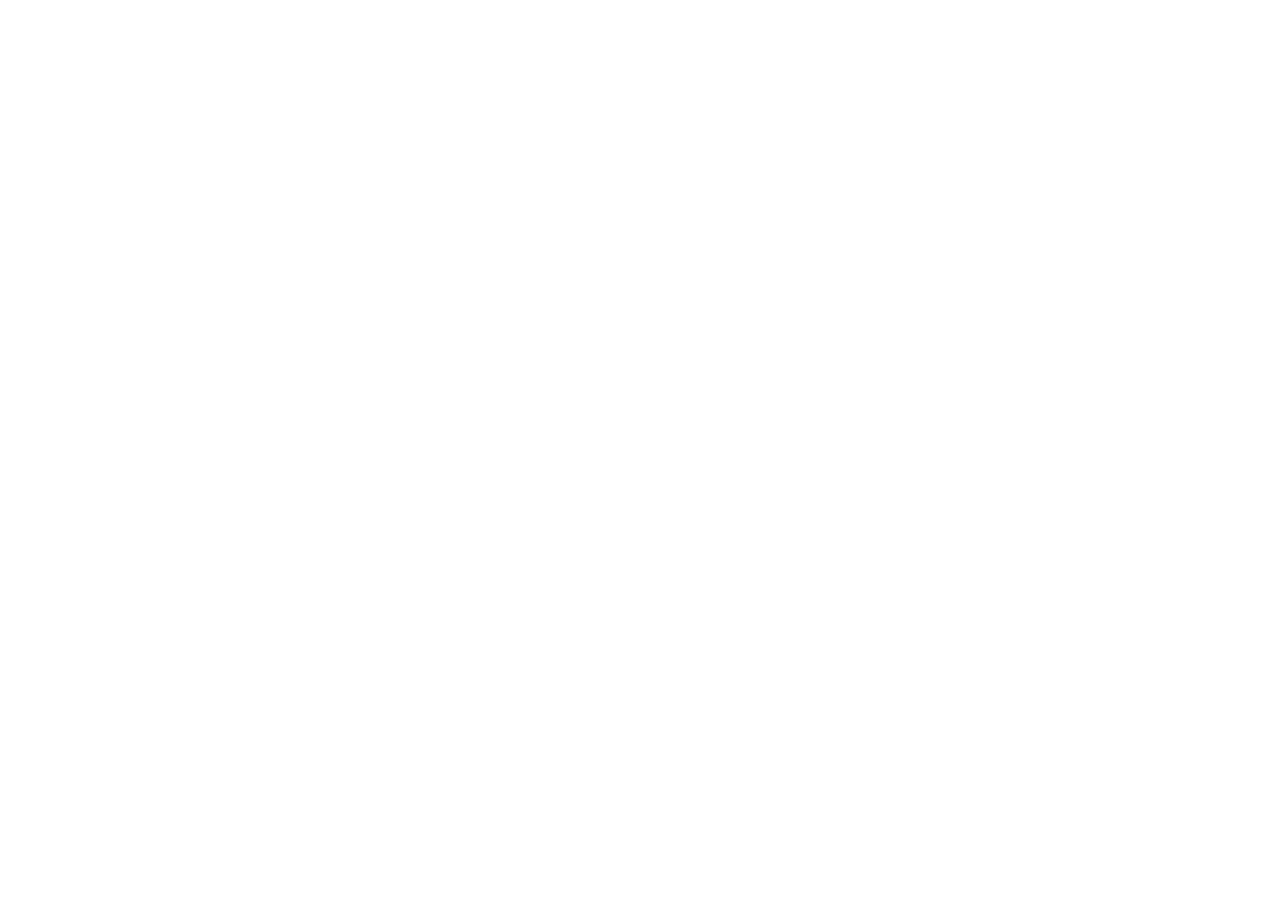
==== index.html @ ab5cf7b7 "test" ====
<!DOCTYPE html>
<html lang="en">
<head>
    <meta charset="UTF-8">
    <meta http-equiv="X-UA-Compatible" content="IE=edge">
    <meta name="viewport" content="width=device-width, initial-scale=1.0">
    <title>Document</title>
</head>
<body>
    
</body>
</html>
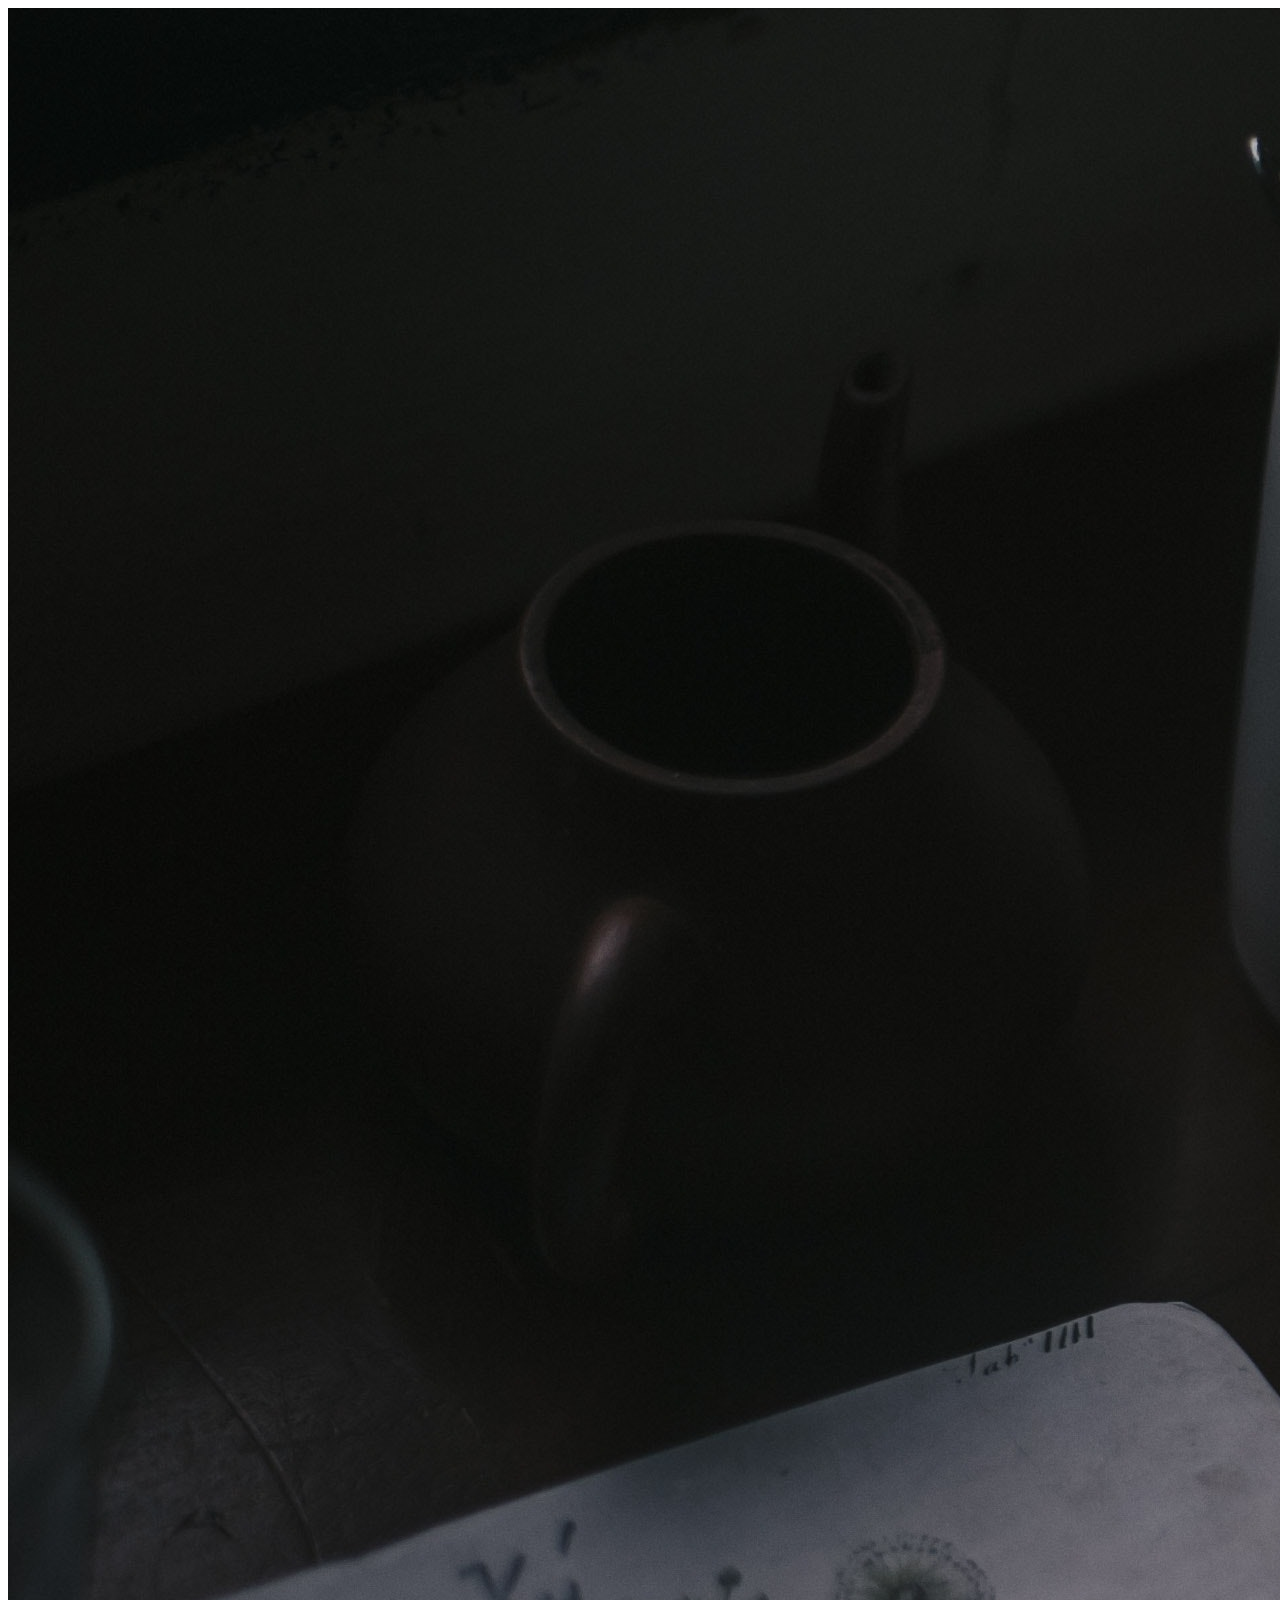
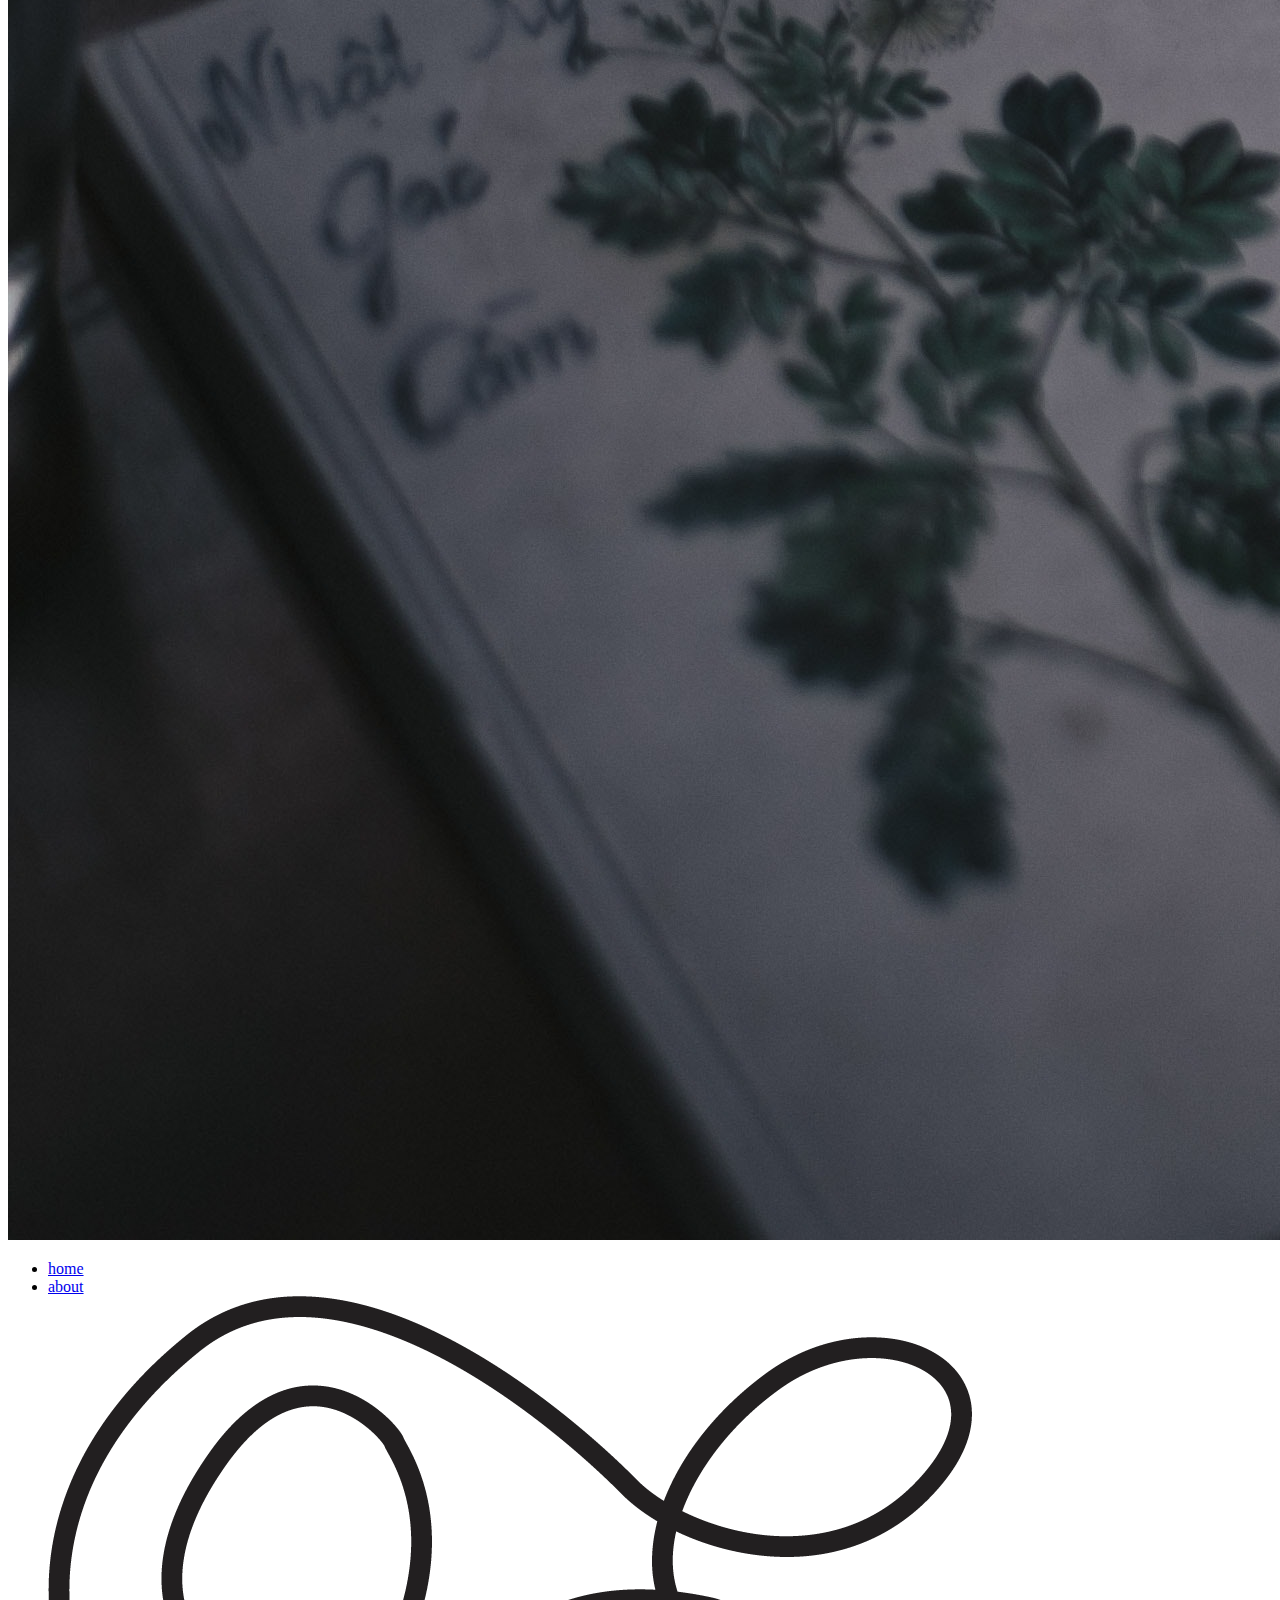
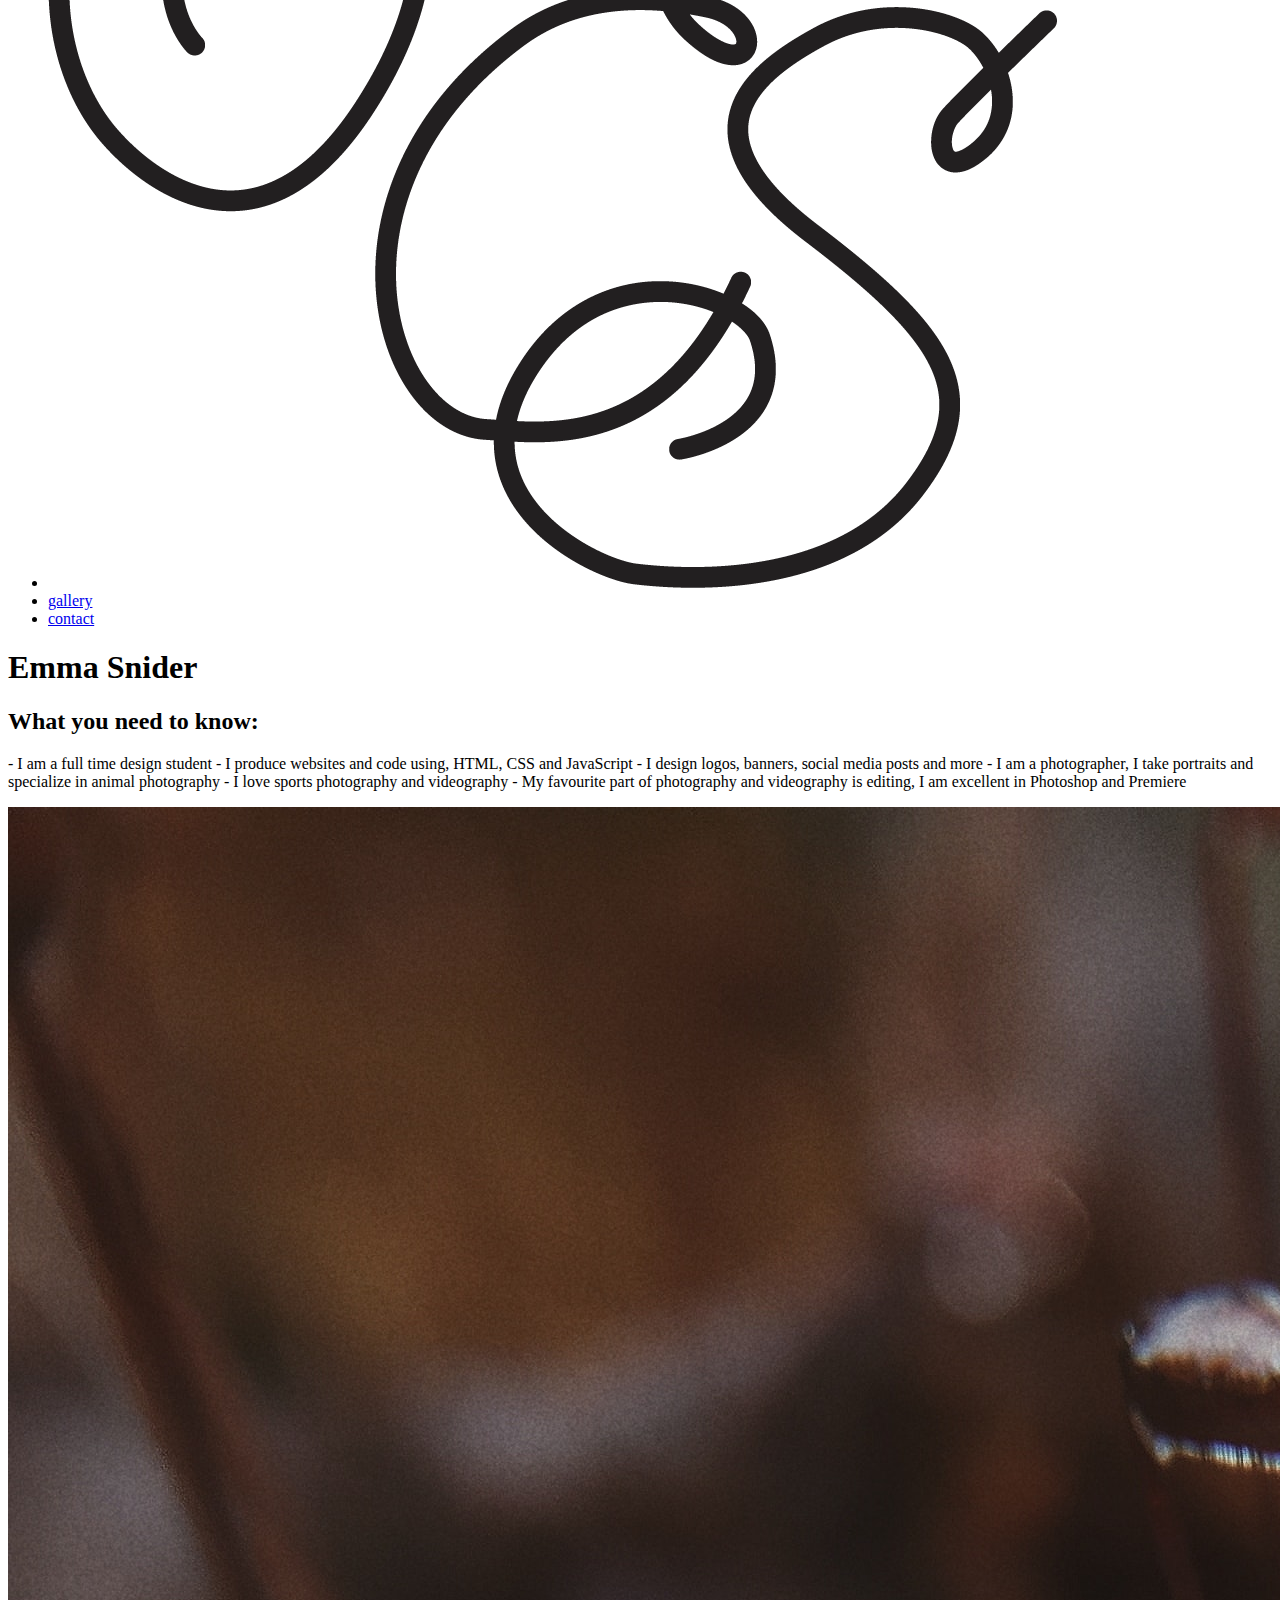
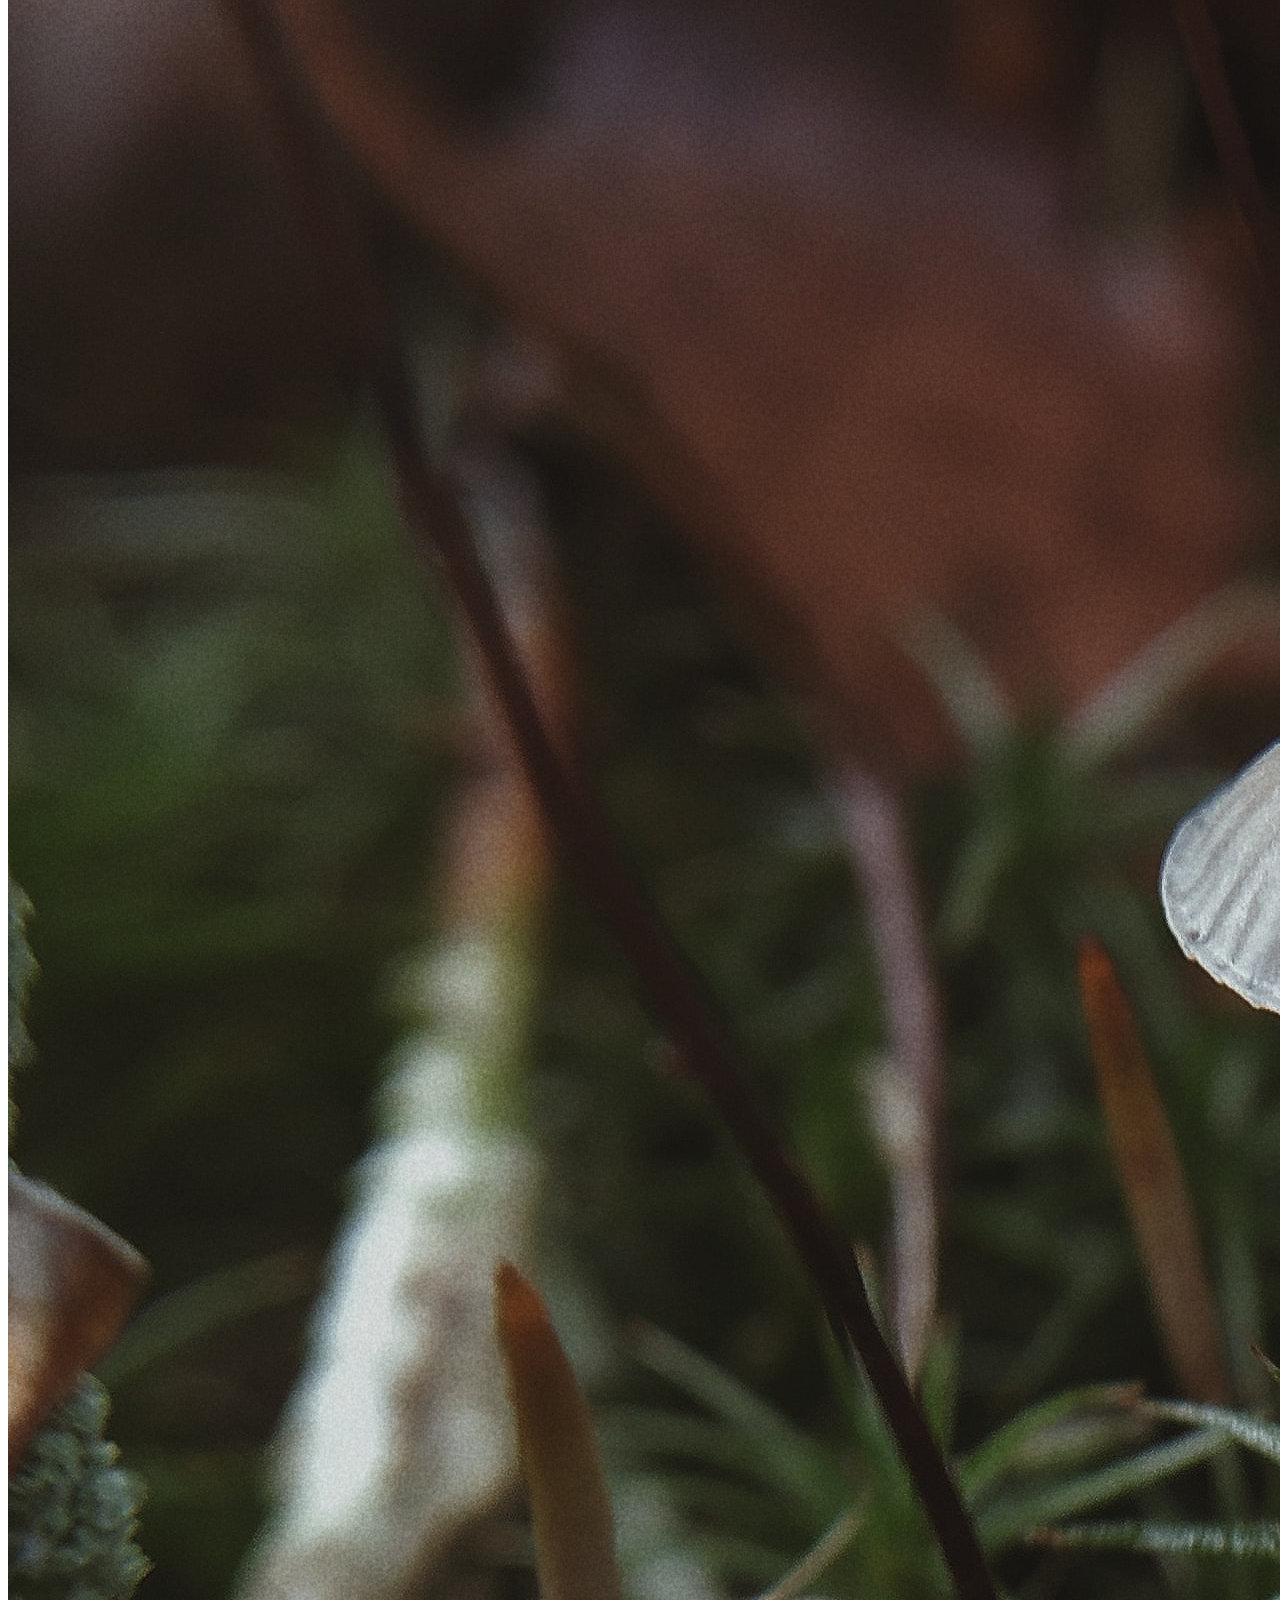
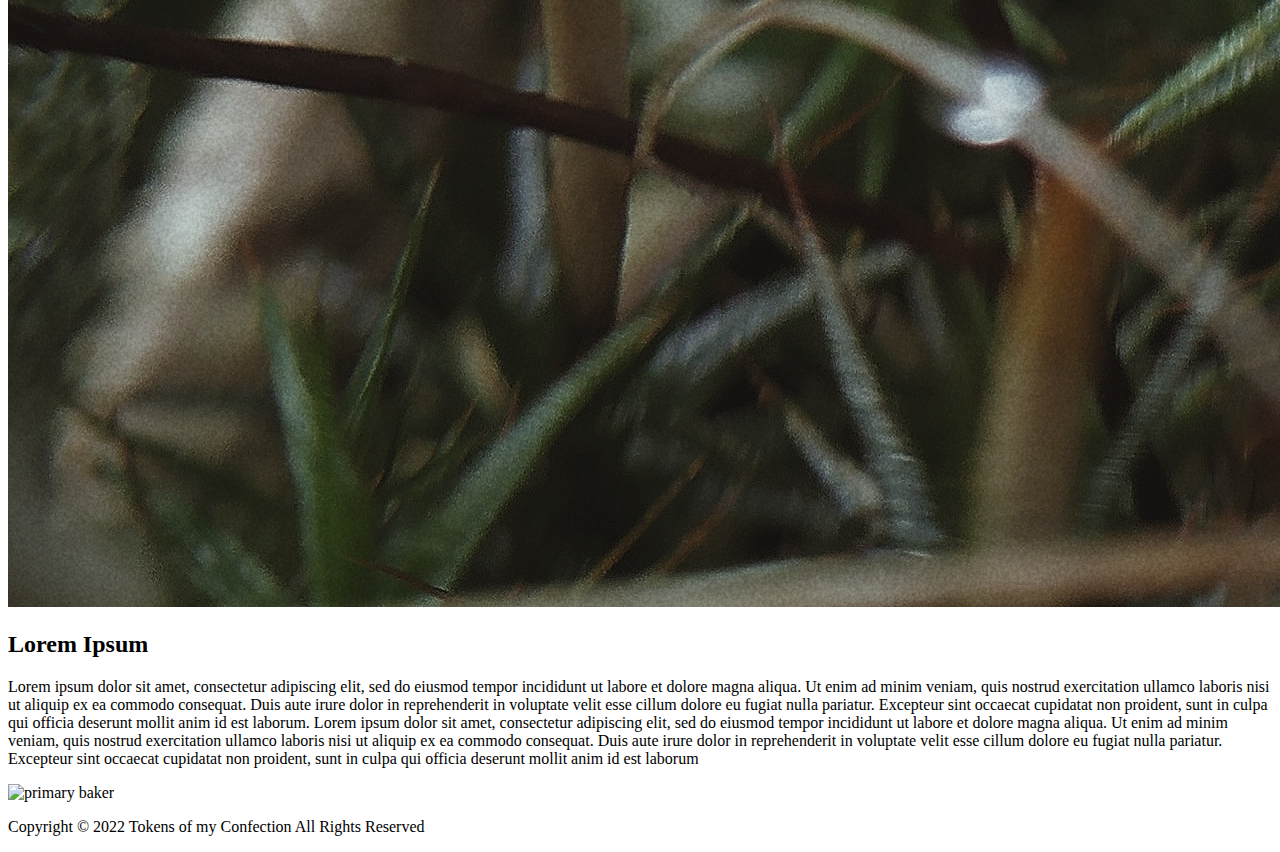
==== commit edecfde9: "images" ====
--- a/index.html
+++ b/index.html
@@ -4,9 +4,65 @@
     <meta charset="UTF-8">
     <meta http-equiv="X-UA-Compatible" content="IE=edge">
     <meta name="viewport" content="width=device-width, initial-scale=1.0">
-    <title>Document</title>
+    <title>Emma Snider Portfolio</title>
 </head>
 <body>
-    
+    <header>
+        <nav>
+          <div class="nav-container">
+            <img src="images/aestethic.jpg" id="aestethic" alt="Books and Coffee Aestethic">
+              <ul class="navbar">
+                <li class="nav-item">
+                  <a class="nav-link" href="index.html">home</a>
+                </li>
+                <li class="nav-item">
+                    <a class="nav-link" href="about.html">about</a>
+                  </li>
+                  <li>
+                    <img src="images/es-logo.png" id="logo" alt="Emma Snider Logo">
+                  </li>
+                <li class="nav-item">
+                  <a class="nav-link" href="gallery.html">gallery</a>
+                </li>
+                <li class="nav-item">
+                  <a class="nav-link" href="contact.html">contact</a>
+                </li>
+              </ul>
+            </div>
+        </nav>
+        <h1>Emma Snider</h1>
+      </header>
+      
+      <main>
+        <h2 class="wyntk">What you need to know:</h2>
+        <div class="box1">
+          <p class="box1item" id="box1p">
+              - I am a full time design student
+
+            - I produce websites and code using, HTML, CSS and JavaScript
+             
+            - I design logos, banners, social media posts and more
+            
+            - I am a photographer, I take portraits and specialize in animal photography
+             
+            - I  love sports photography and videography
+            
+            - My favourite part of photography and videography is editing, I am excellent in Photoshop and Premiere 
+            
+             </p>
+          <img src="images/mushroom.jpg" class="box1item" id="process" alt="baking items">
+        </div>
+      
+        <div class="box5">
+          <h2 class="box5item" id="box5h2">Lorem Ipsum</h2>
+          <p class="box5item" id="box5p">Lorem ipsum dolor sit amet, consectetur adipiscing elit, sed do eiusmod tempor incididunt ut labore et dolore magna aliqua. Ut enim ad minim veniam, quis nostrud exercitation ullamco laboris nisi ut aliquip ex ea commodo consequat. Duis aute irure dolor in reprehenderit in voluptate velit esse cillum dolore eu fugiat nulla pariatur. Excepteur sint occaecat cupidatat non proident, sunt in culpa qui officia deserunt mollit anim id est laborum. Lorem ipsum dolor sit amet, consectetur adipiscing elit, sed do eiusmod tempor incididunt ut labore et dolore magna aliqua. Ut enim ad minim veniam, quis nostrud exercitation ullamco laboris nisi ut aliquip ex ea commodo consequat. Duis aute irure dolor in reprehenderit in voluptate velit esse cillum dolore eu fugiat nulla pariatur. Excepteur sint occaecat cupidatat non proident, sunt in culpa qui officia deserunt mollit anim id est laborum </p>
+          <img src="images/baker1.jpg" class="box5item" id="baker2" alt="primary baker">
+     </div>
+      
+      </main>
+      
+      <footer>
+        <p>Copyright © 2022 Tokens of my Confection All Rights Reserved </p>
+      </footer>
 </body>
 </html>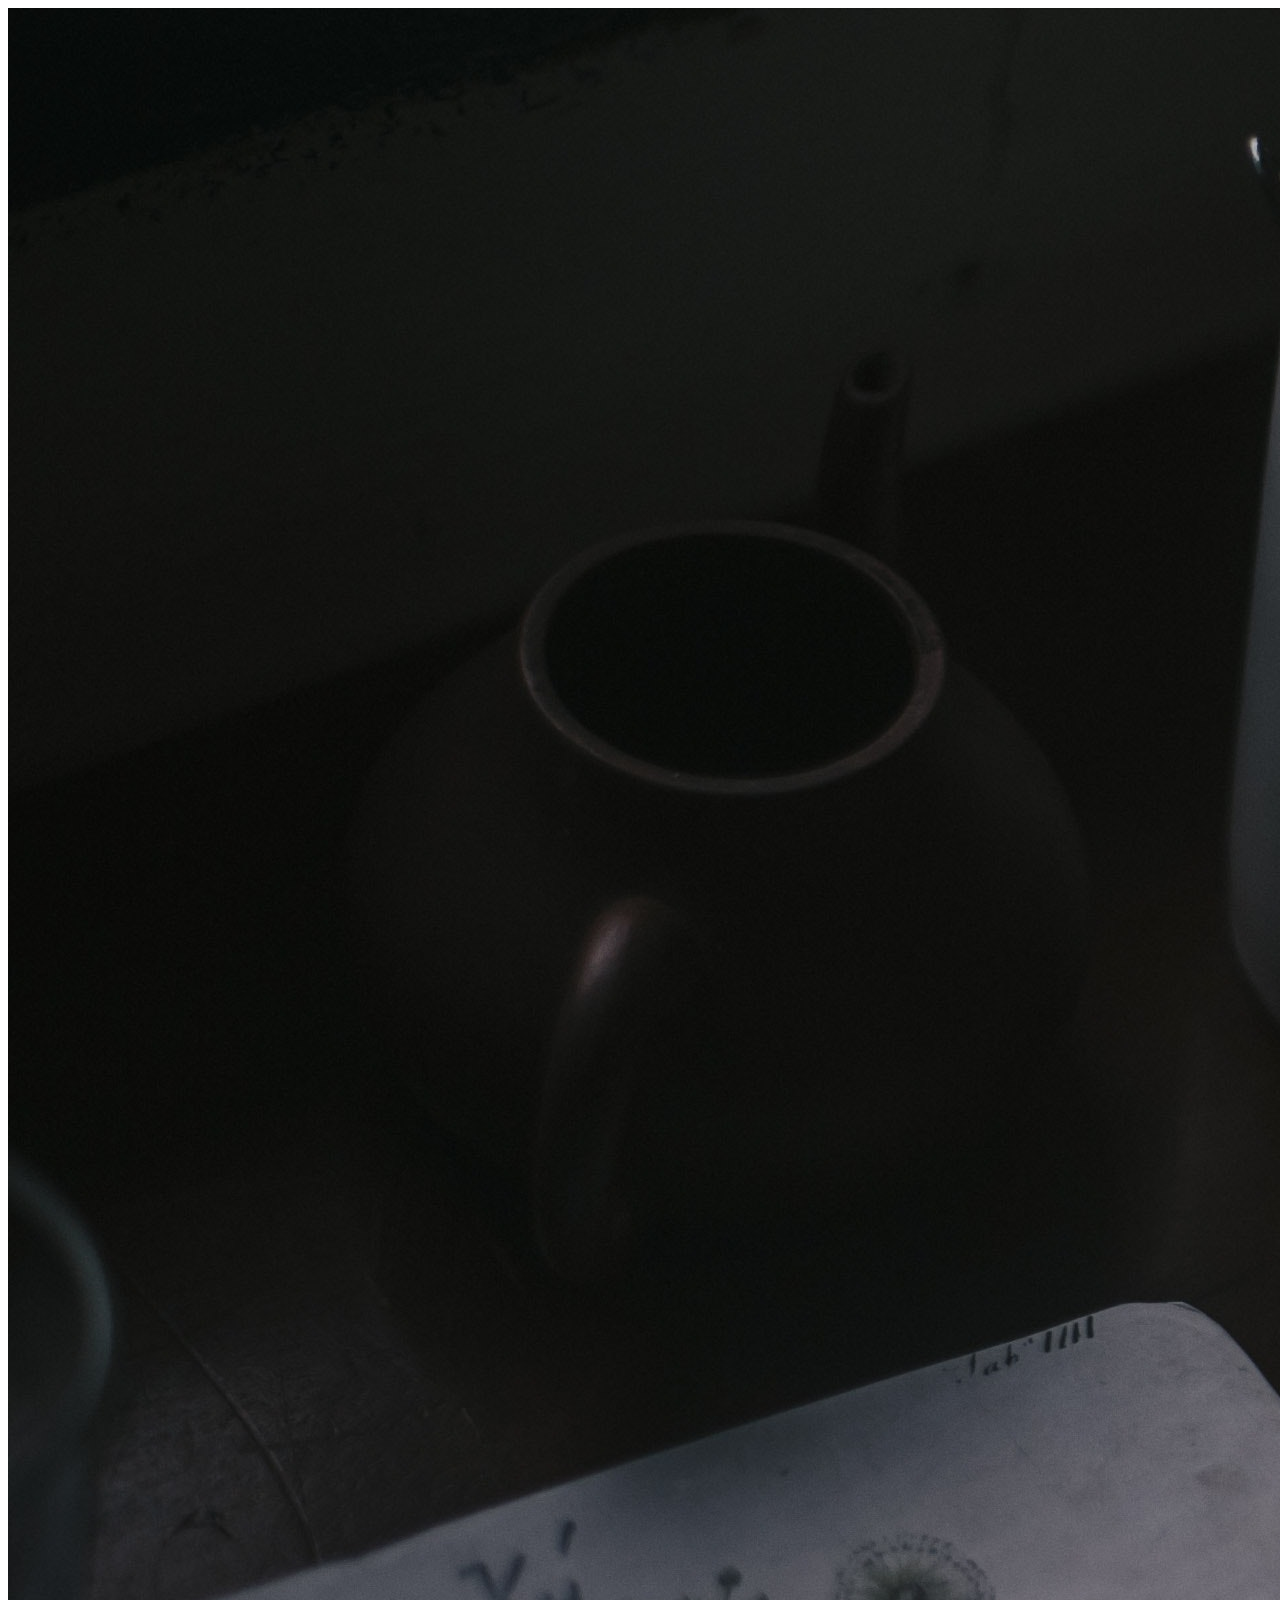
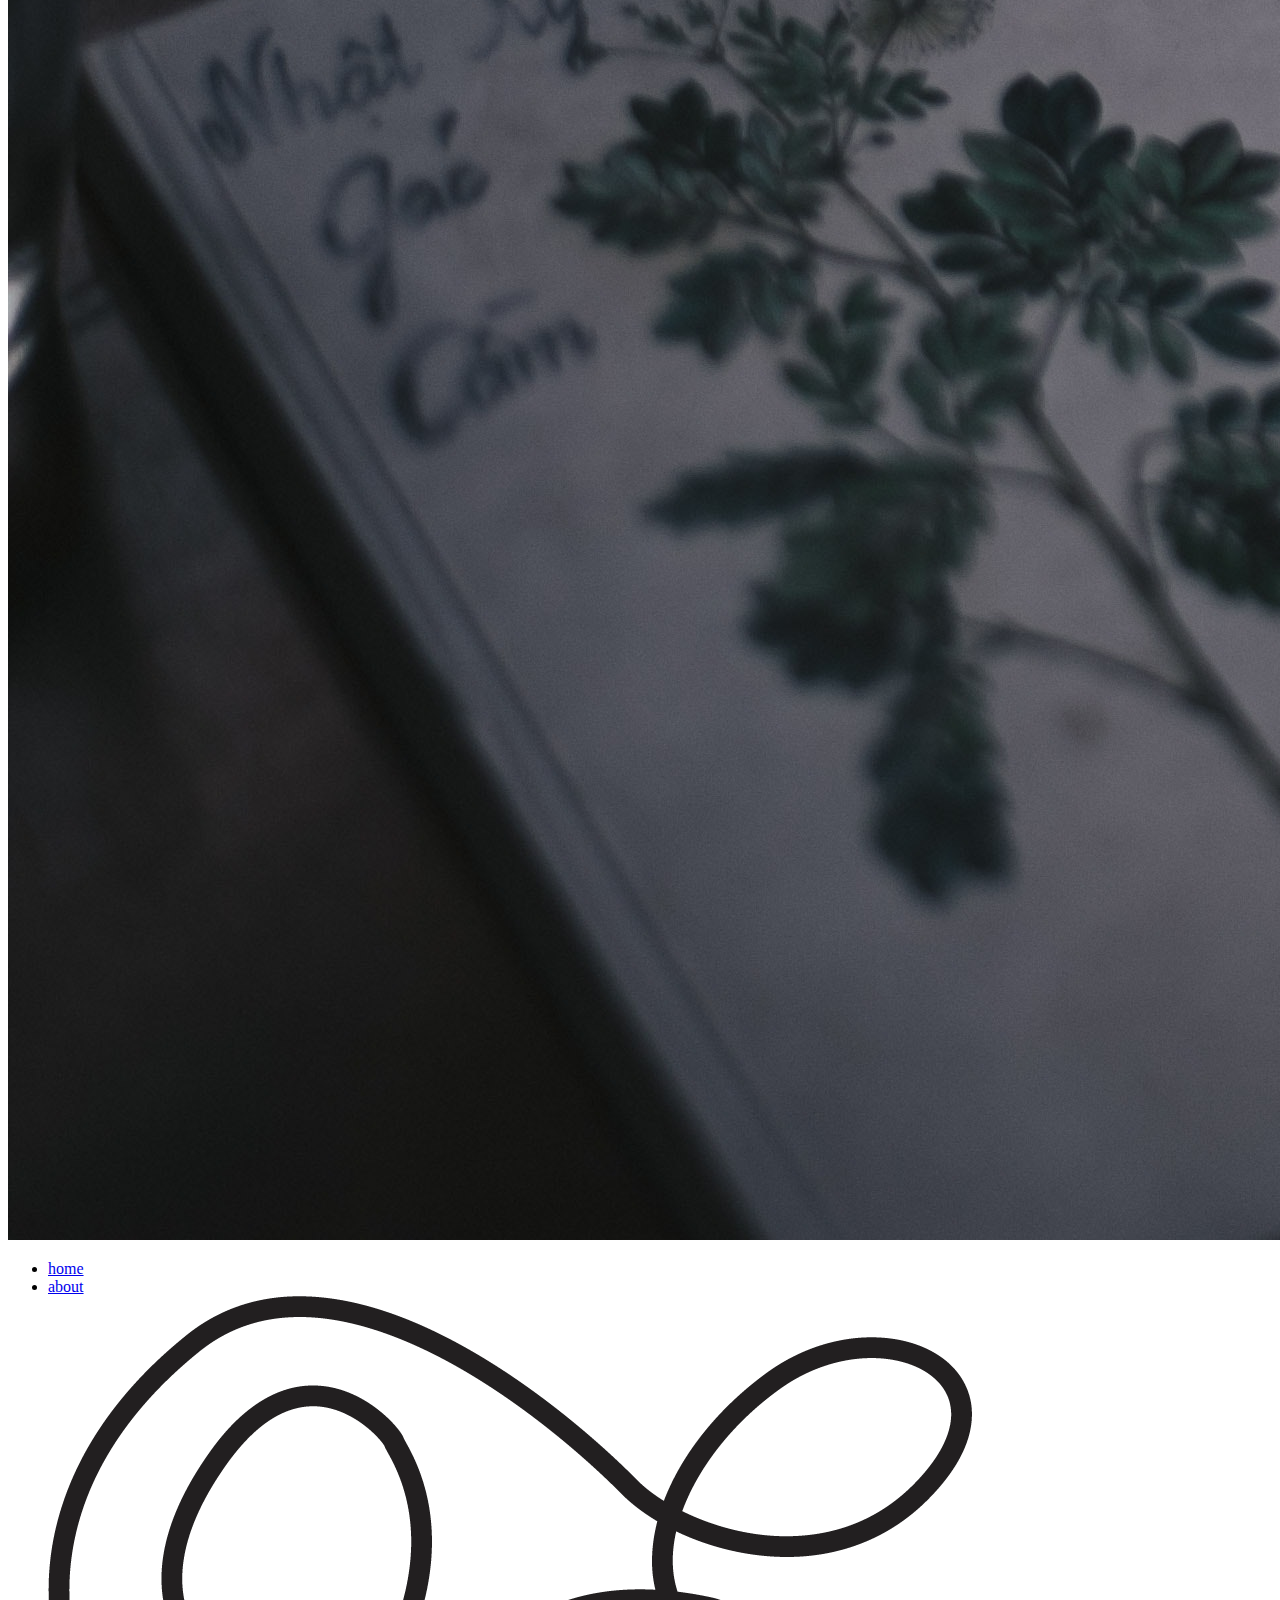
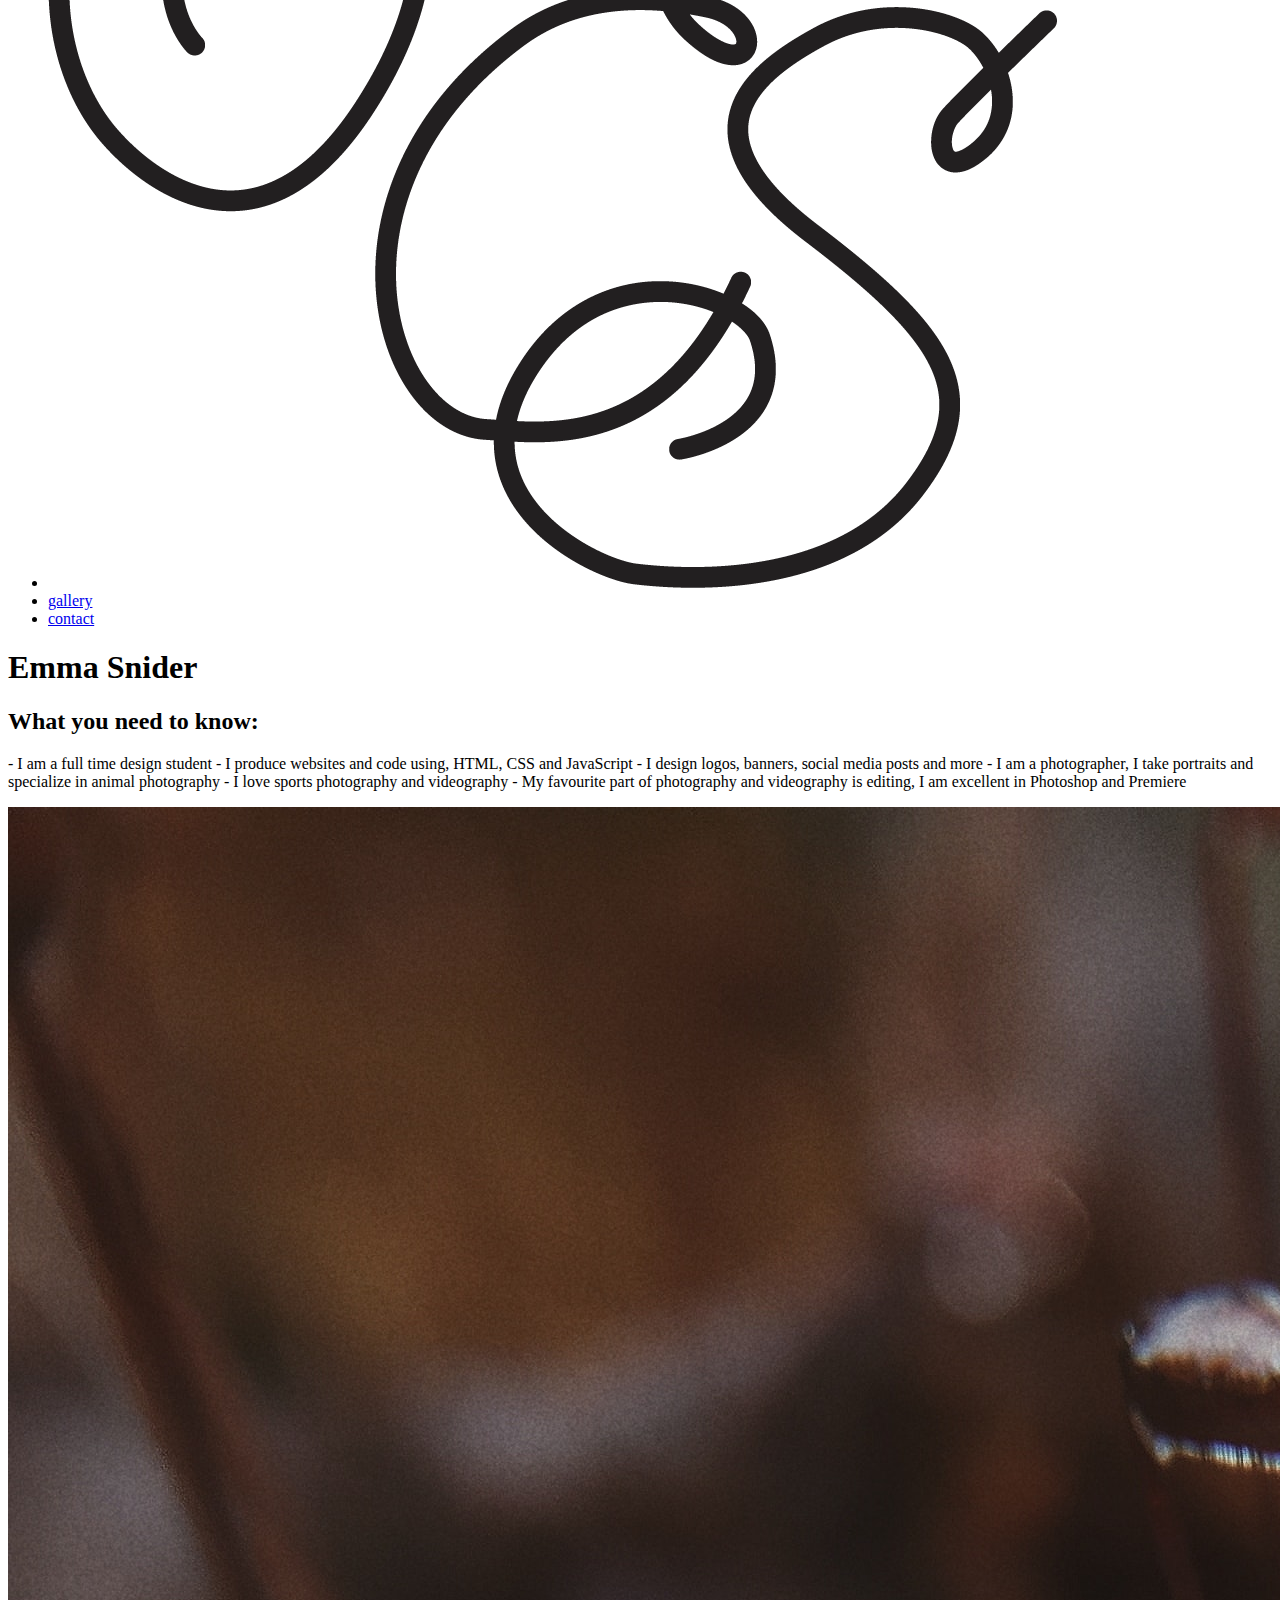
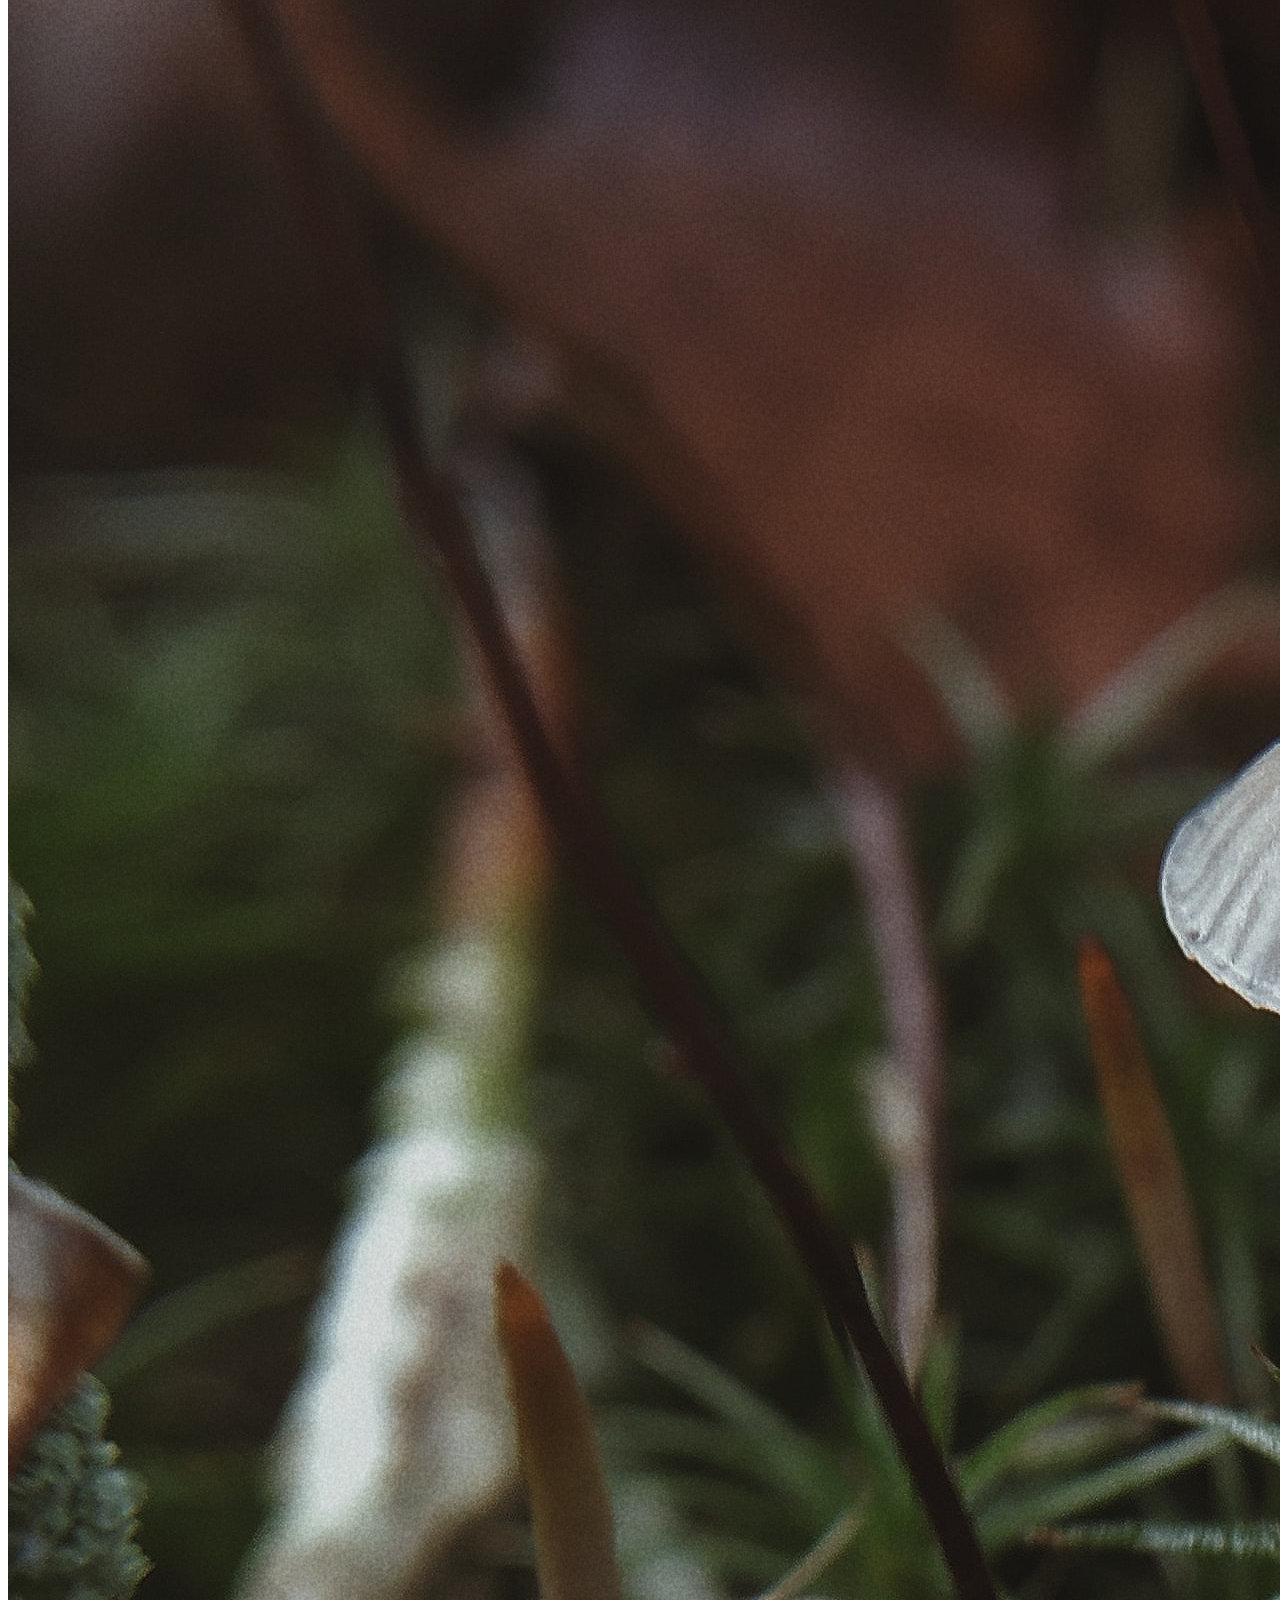
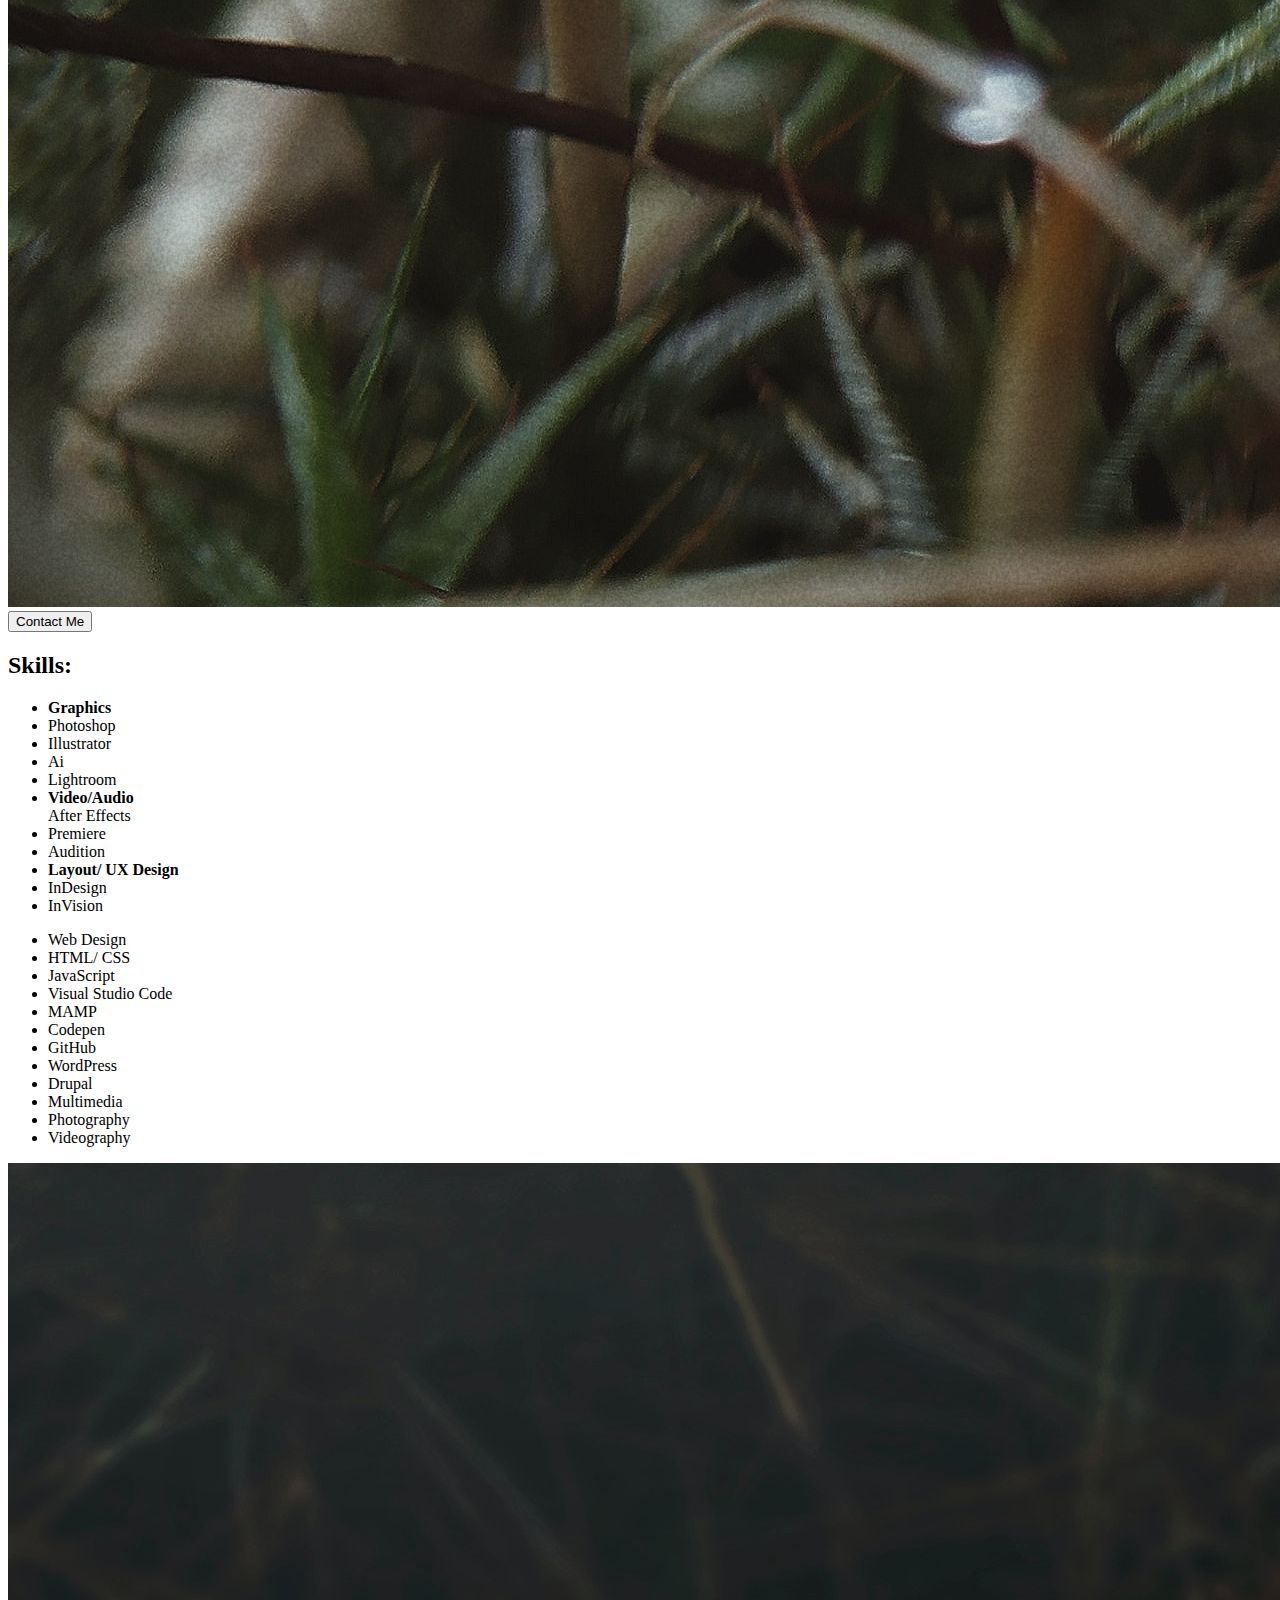
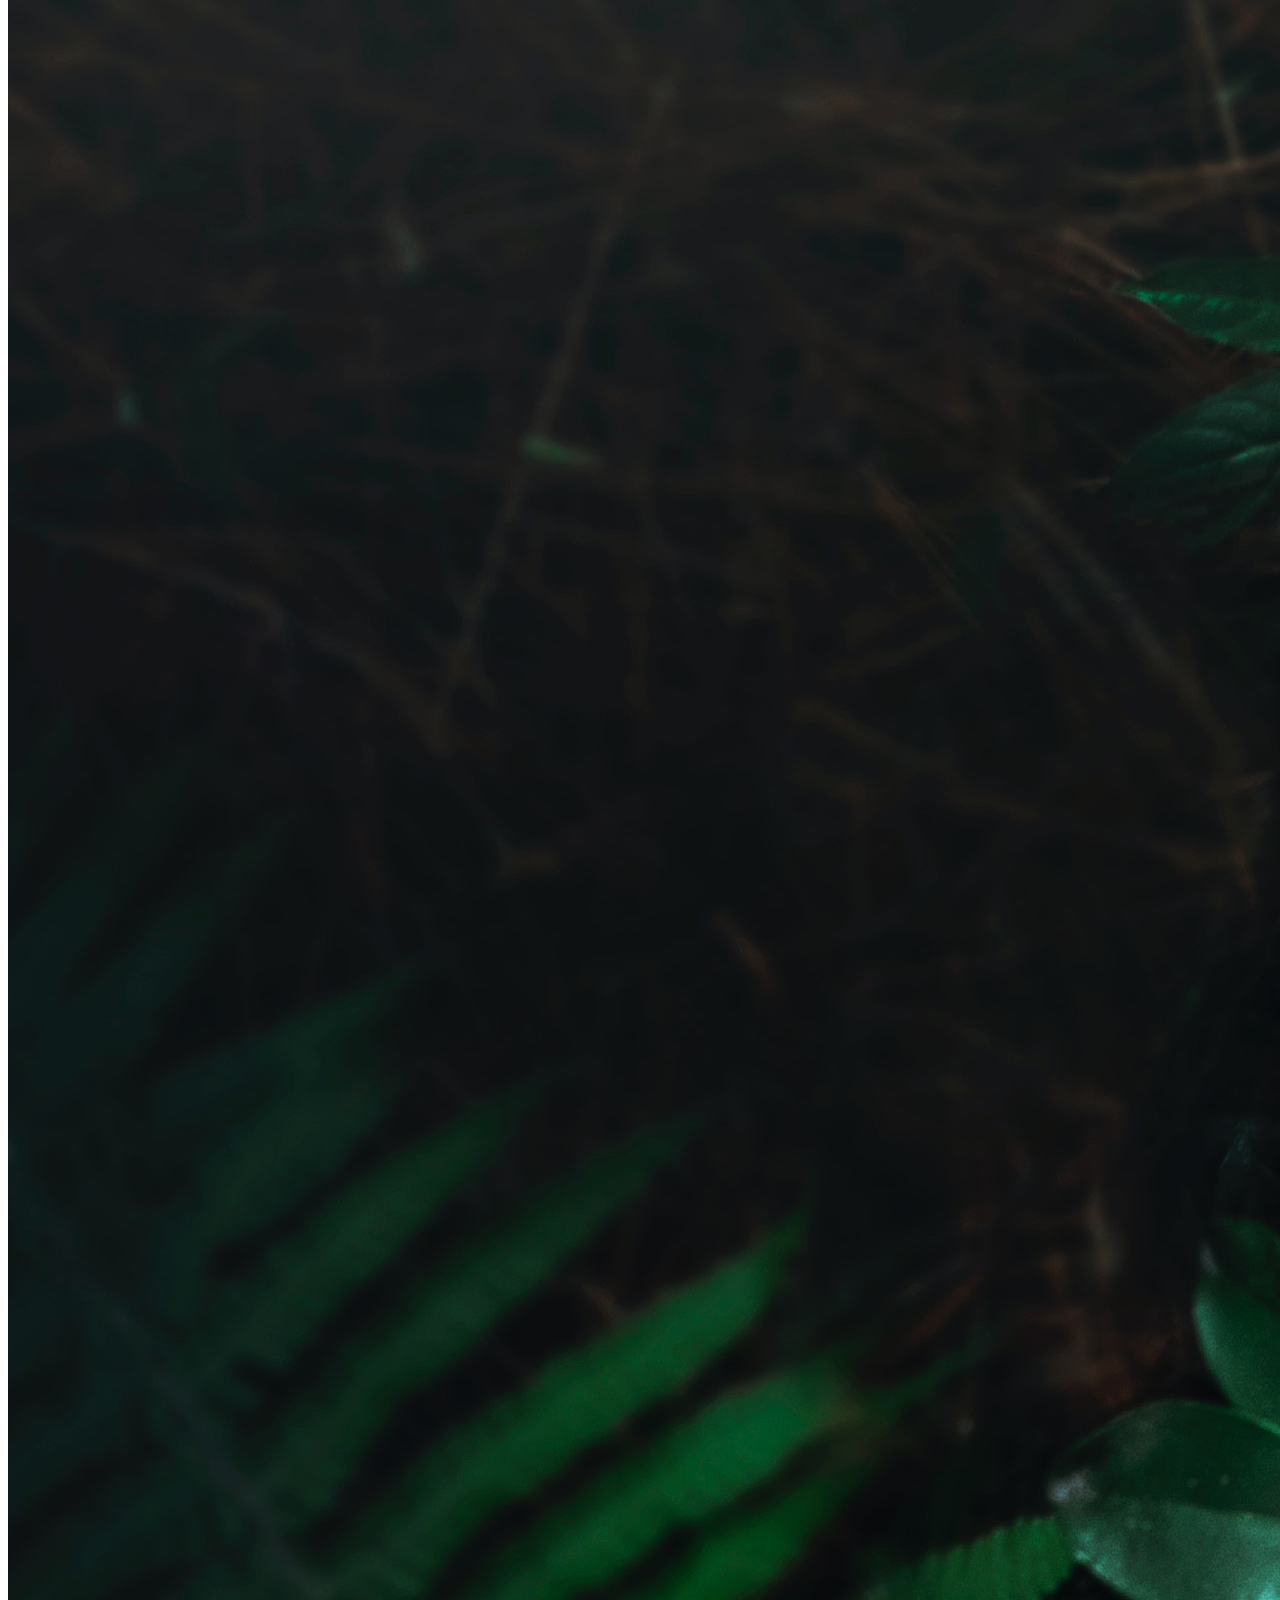
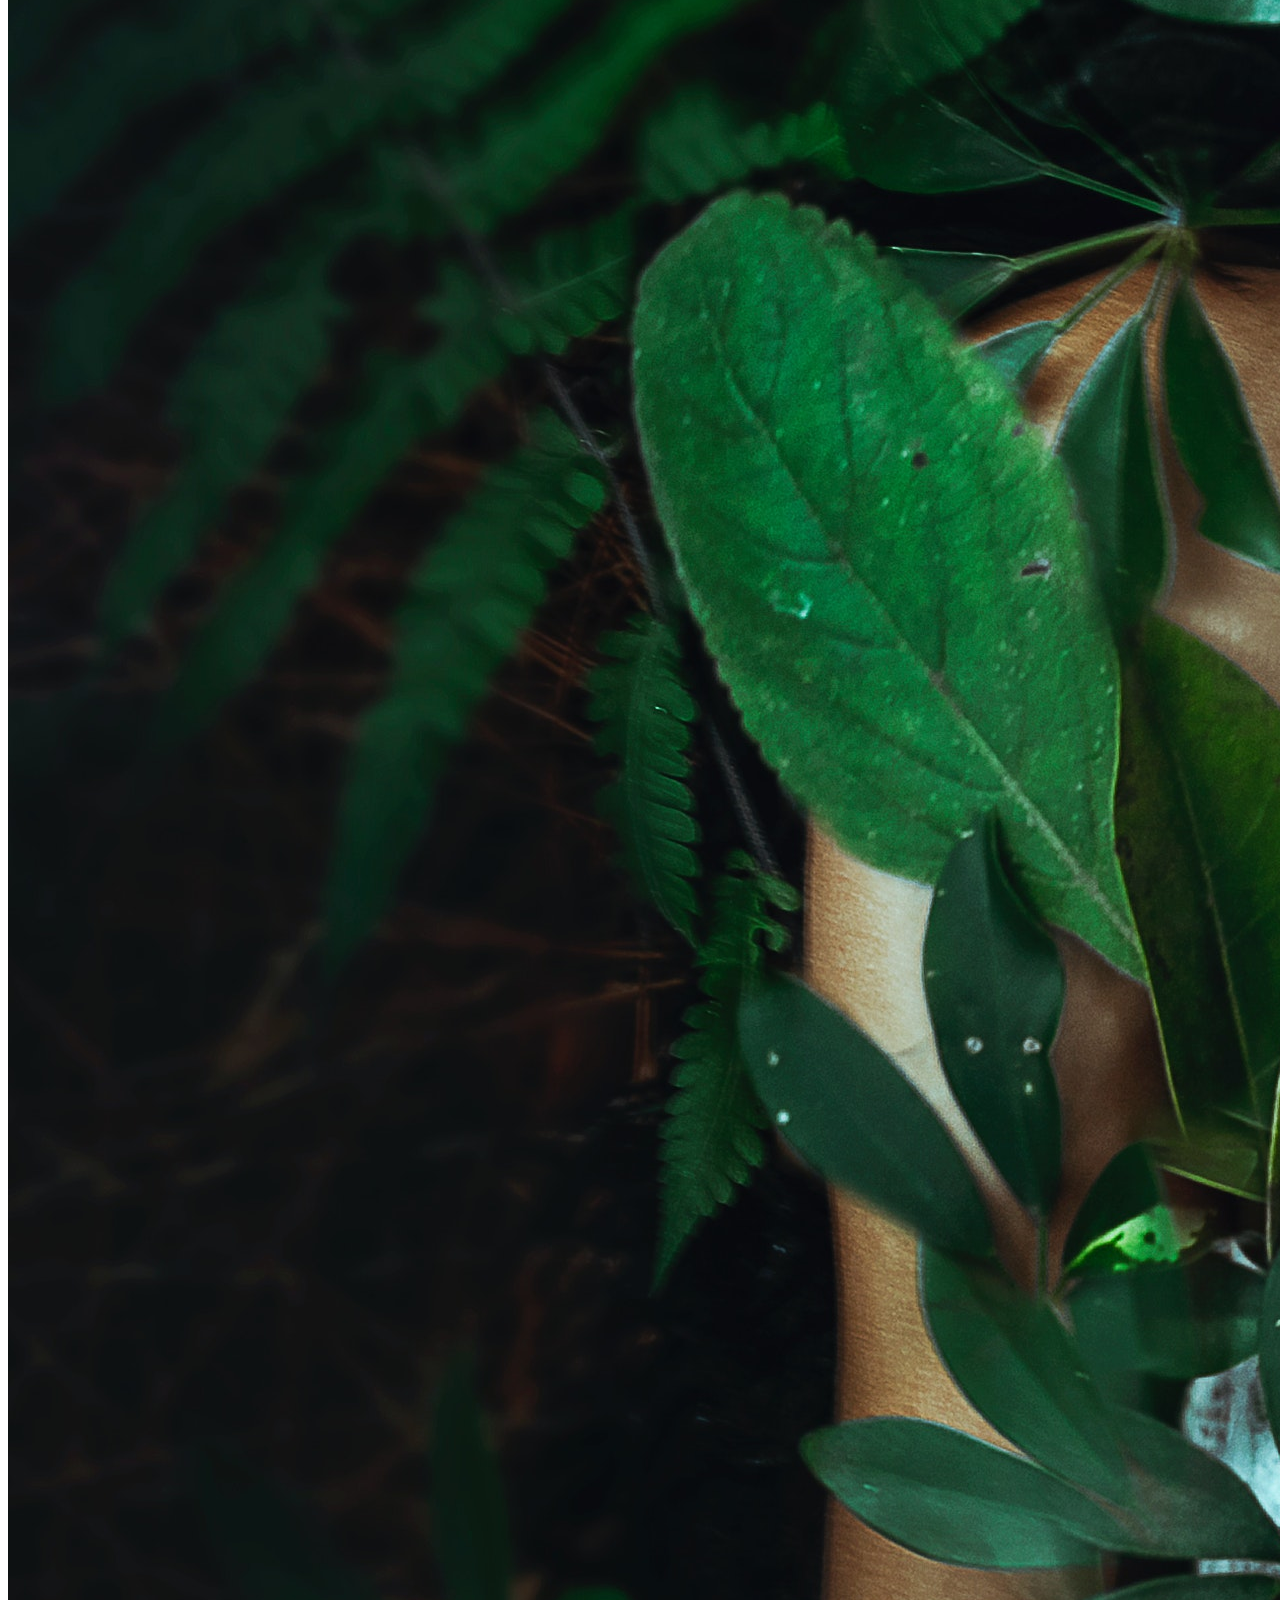
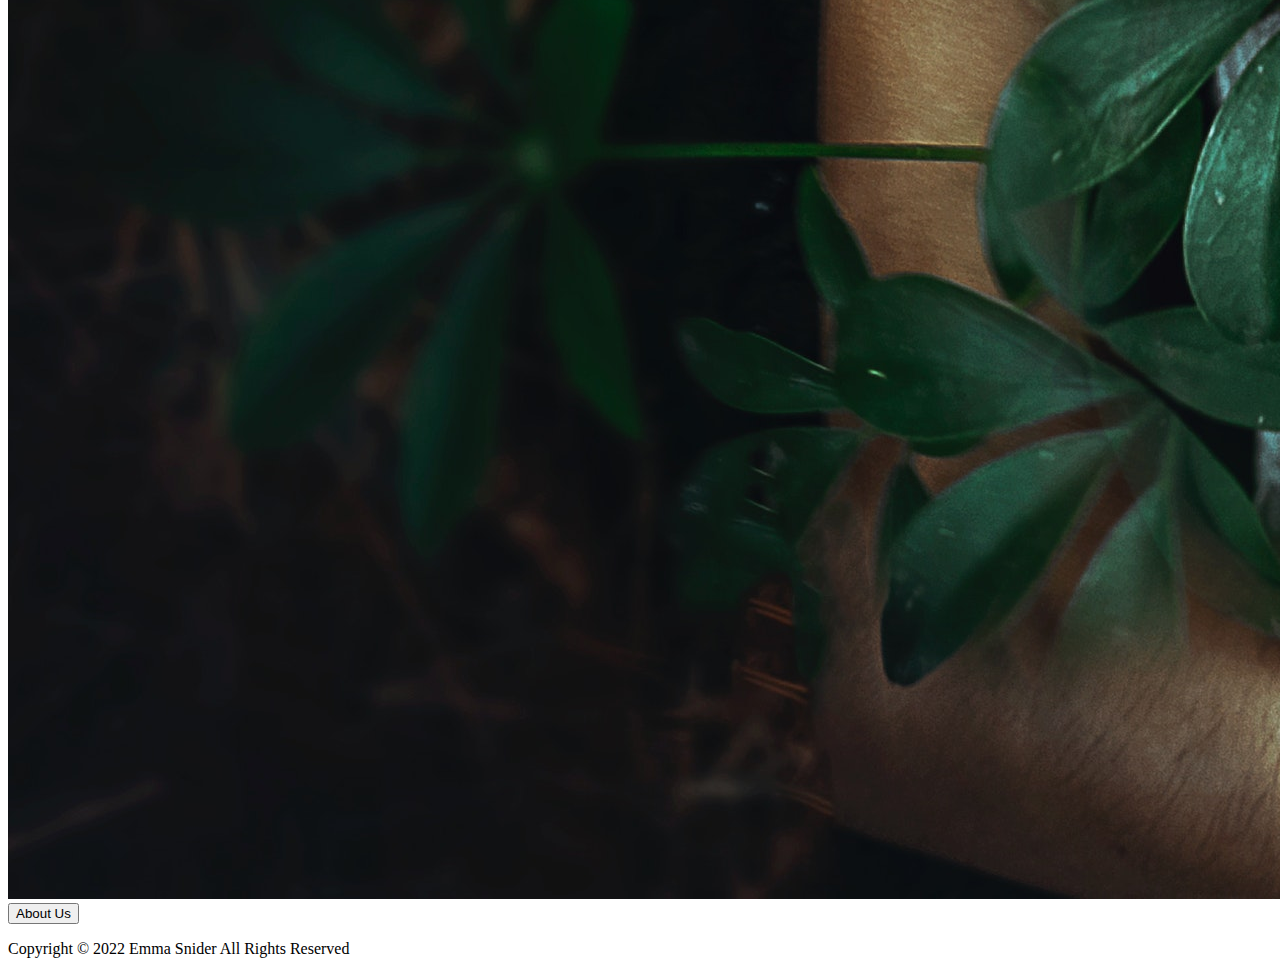
==== commit 182dda26: "html done (probably)" ====
--- a/index.html
+++ b/index.html
@@ -30,13 +30,13 @@
               </ul>
             </div>
         </nav>
-        <h1>Emma Snider</h1>
+        <h1 id="homeh1">Emma Snider</h1>
       </header>
       
       <main>
         <h2 class="wyntk">What you need to know:</h2>
-        <div class="box1">
-          <p class="box1item" id="box1p">
+        <div class="homebox1">
+          <p class="homebox1item" id="homebox1p">
               - I am a full time design student
 
             - I produce websites and code using, HTML, CSS and JavaScript
@@ -50,19 +50,52 @@
             - My favourite part of photography and videography is editing, I am excellent in Photoshop and Premiere 
             
              </p>
-          <img src="images/mushroom.jpg" class="box1item" id="process" alt="baking items">
+          <img src="images/mushroom.jpg" class="homebox1item" id="mushroom" alt="mushroom">
+          <button onclick="location.href='contact.html'" id="homecontactbutton" class="homebox2item"> Contact Me </button>
         </div>
       
-        <div class="box5">
-          <h2 class="box5item" id="box5h2">Lorem Ipsum</h2>
-          <p class="box5item" id="box5p">Lorem ipsum dolor sit amet, consectetur adipiscing elit, sed do eiusmod tempor incididunt ut labore et dolore magna aliqua. Ut enim ad minim veniam, quis nostrud exercitation ullamco laboris nisi ut aliquip ex ea commodo consequat. Duis aute irure dolor in reprehenderit in voluptate velit esse cillum dolore eu fugiat nulla pariatur. Excepteur sint occaecat cupidatat non proident, sunt in culpa qui officia deserunt mollit anim id est laborum. Lorem ipsum dolor sit amet, consectetur adipiscing elit, sed do eiusmod tempor incididunt ut labore et dolore magna aliqua. Ut enim ad minim veniam, quis nostrud exercitation ullamco laboris nisi ut aliquip ex ea commodo consequat. Duis aute irure dolor in reprehenderit in voluptate velit esse cillum dolore eu fugiat nulla pariatur. Excepteur sint occaecat cupidatat non proident, sunt in culpa qui officia deserunt mollit anim id est laborum </p>
-          <img src="images/baker1.jpg" class="box5item" id="baker2" alt="primary baker">
+        <div class="homebox2">
+          <h2 class="homebox2item" id="homebox2h2">Skills:</h2>
+          <ul class="homebox2item" id="box2p1">
+            <li class="group"><strong>Graphics</strong></li> 
+            <li>Photoshop</li>
+            <li>Illustrator</li>
+            <li>Ai</li>
+            <li>Lightroom</li>
+            
+            <li class="group"><strong>Video/Audio</strong> </li>
+            <l1>After Effects</l1>
+            <li>Premiere</li>
+            <li>Audition</li>
+            
+            <li class="group"><strong>Layout/ UX Design</strong></li> 
+            <li>InDesign</li>
+            <li>InVision</li>
+          </ul>
+
+            <ul class="homebox2item" id="box2p1">
+            <li class="group">Web Design</li>
+            <li>HTML/ CSS</li>
+            <li>JavaScript</li>
+            <li>Visual Studio Code </li>
+            <li>MAMP</li>
+            <li>Codepen</li>
+            <li>GitHub</li>
+            <li>WordPress</li>
+            <li>Drupal</li>
+
+            <li class="group">Multimedia</li>
+            <li>Photography</li>
+            <li>Videography</li>
+            </ul>
+          <img src="images/forestportrait.jpg" class="homebox2item" id="forestportrait" alt="Forest Portrait">
+          <button onclick="location.href='about.html'" id="homeaboutbutton" class="homebox2item"> About Us </button>
      </div>
       
       </main>
       
       <footer>
-        <p>Copyright © 2022 Tokens of my Confection All Rights Reserved </p>
+        <p>Copyright © 2022 Emma Snider All Rights Reserved </p>
       </footer>
 </body>
 </html>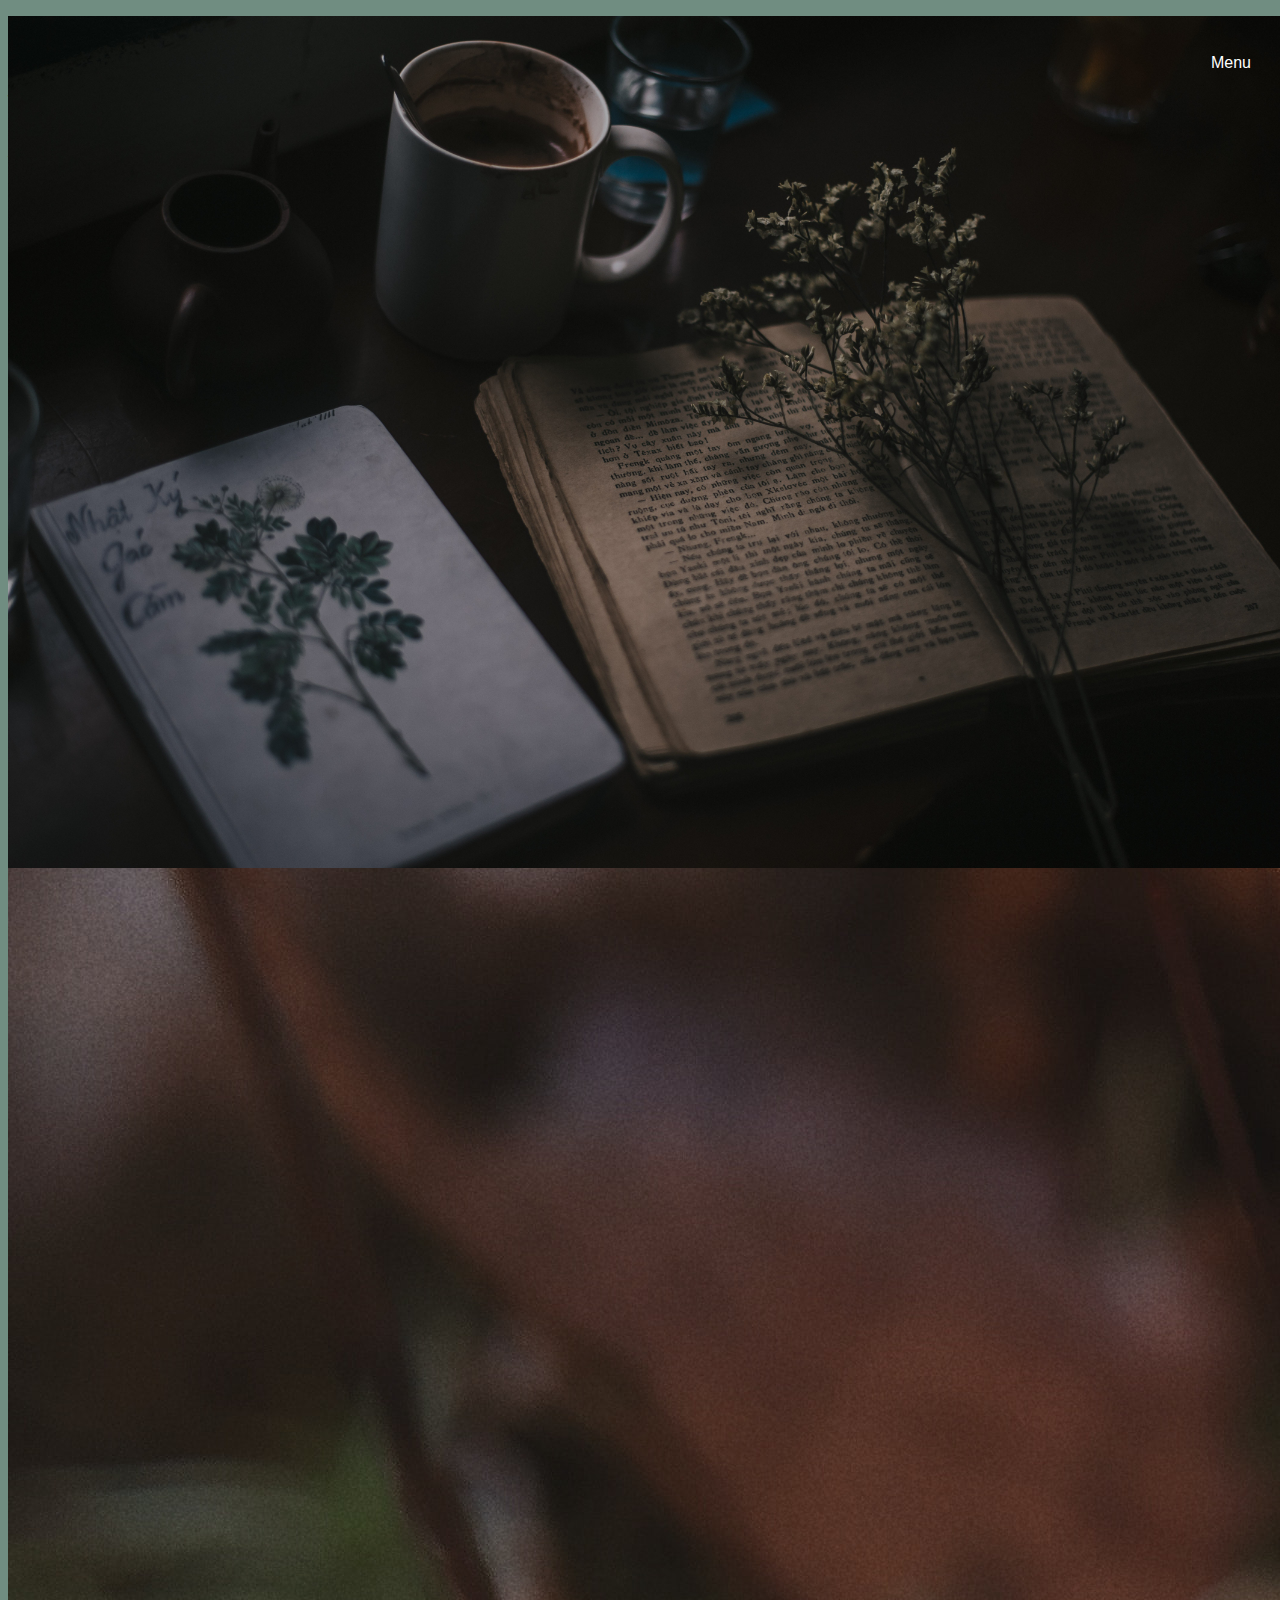
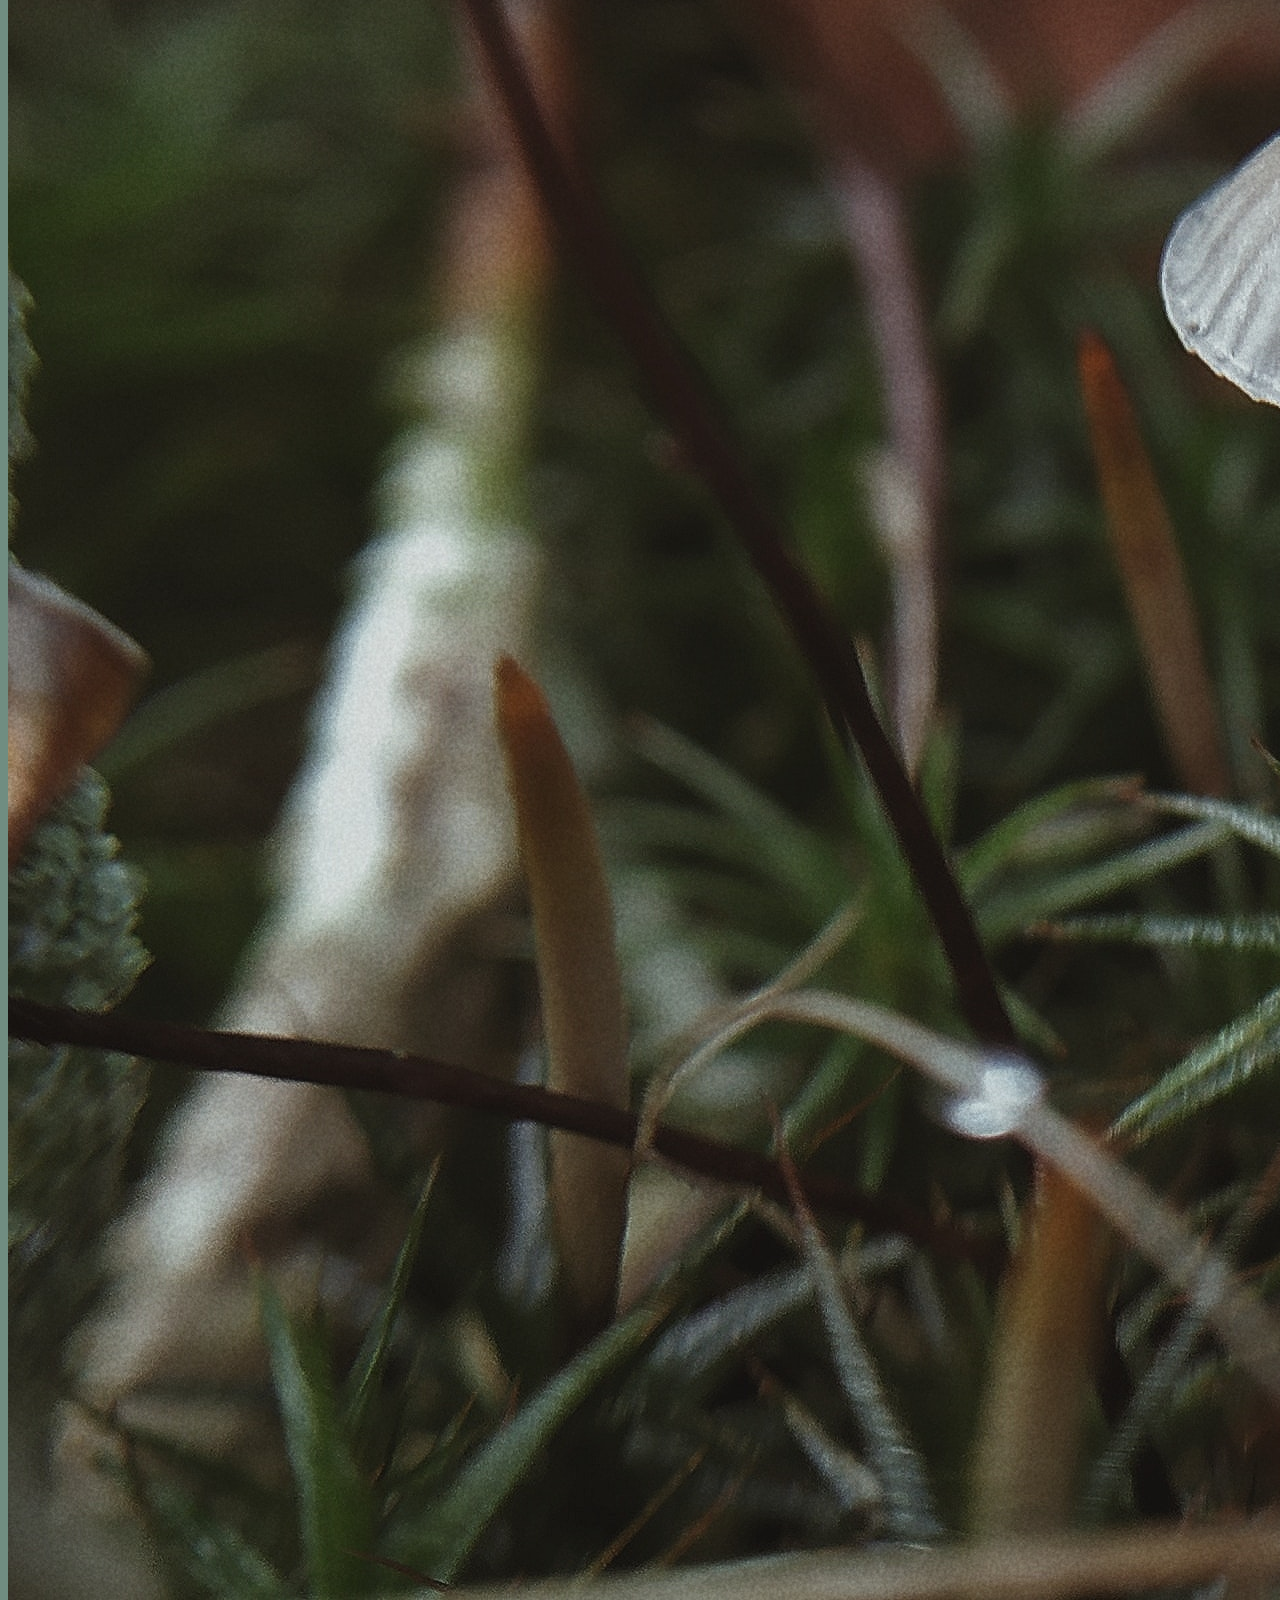
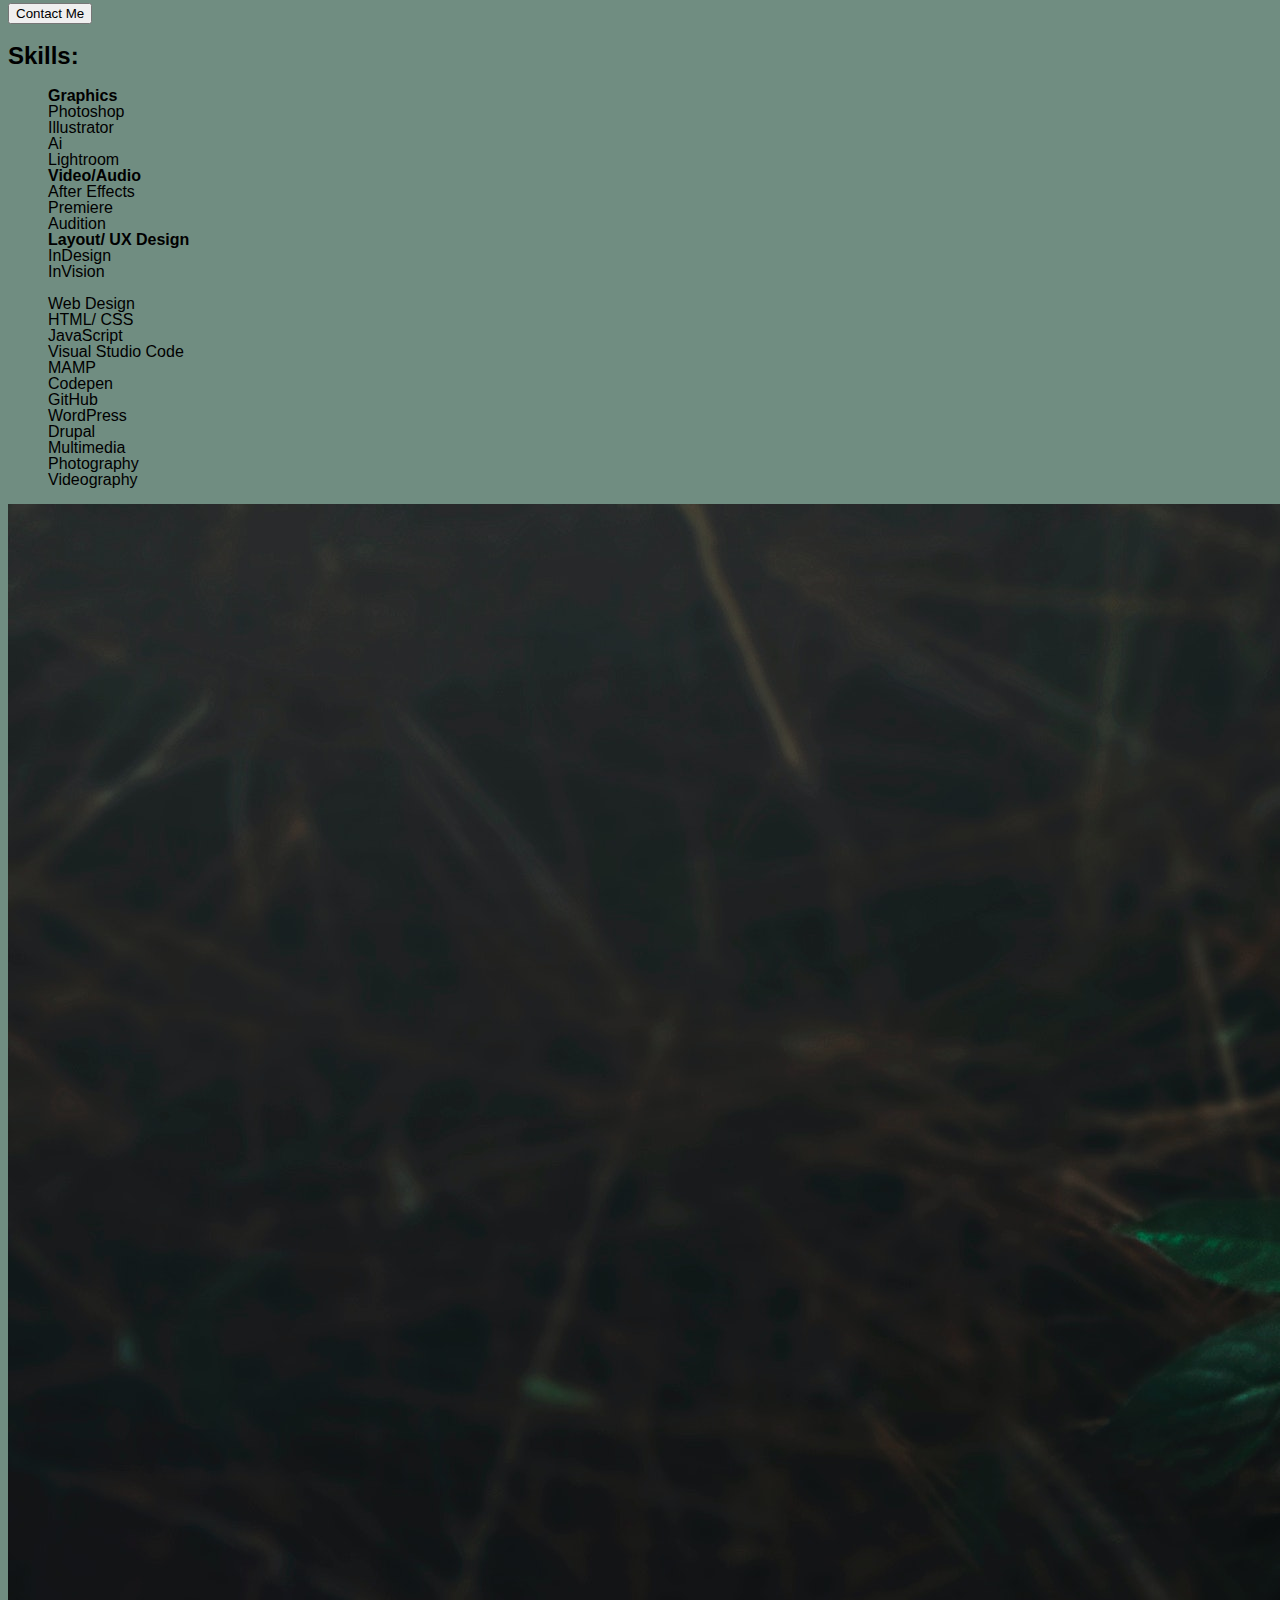
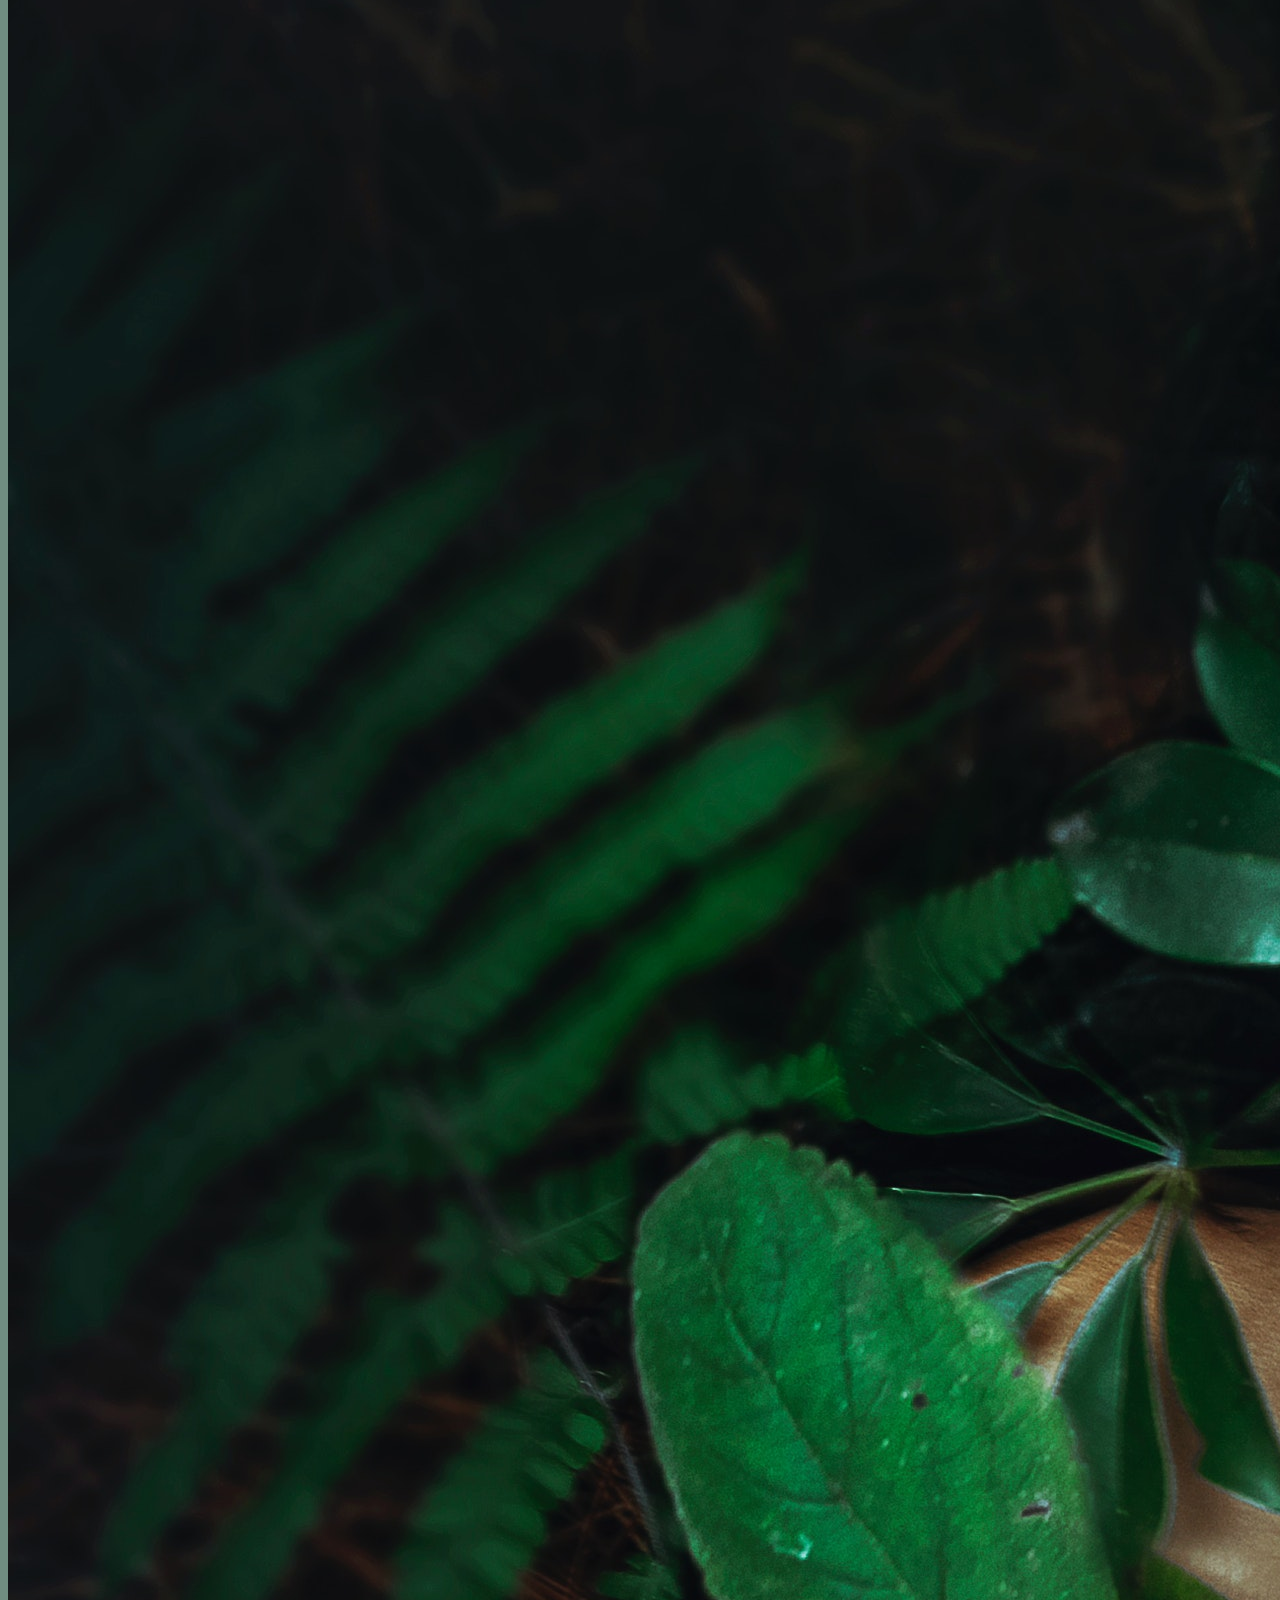
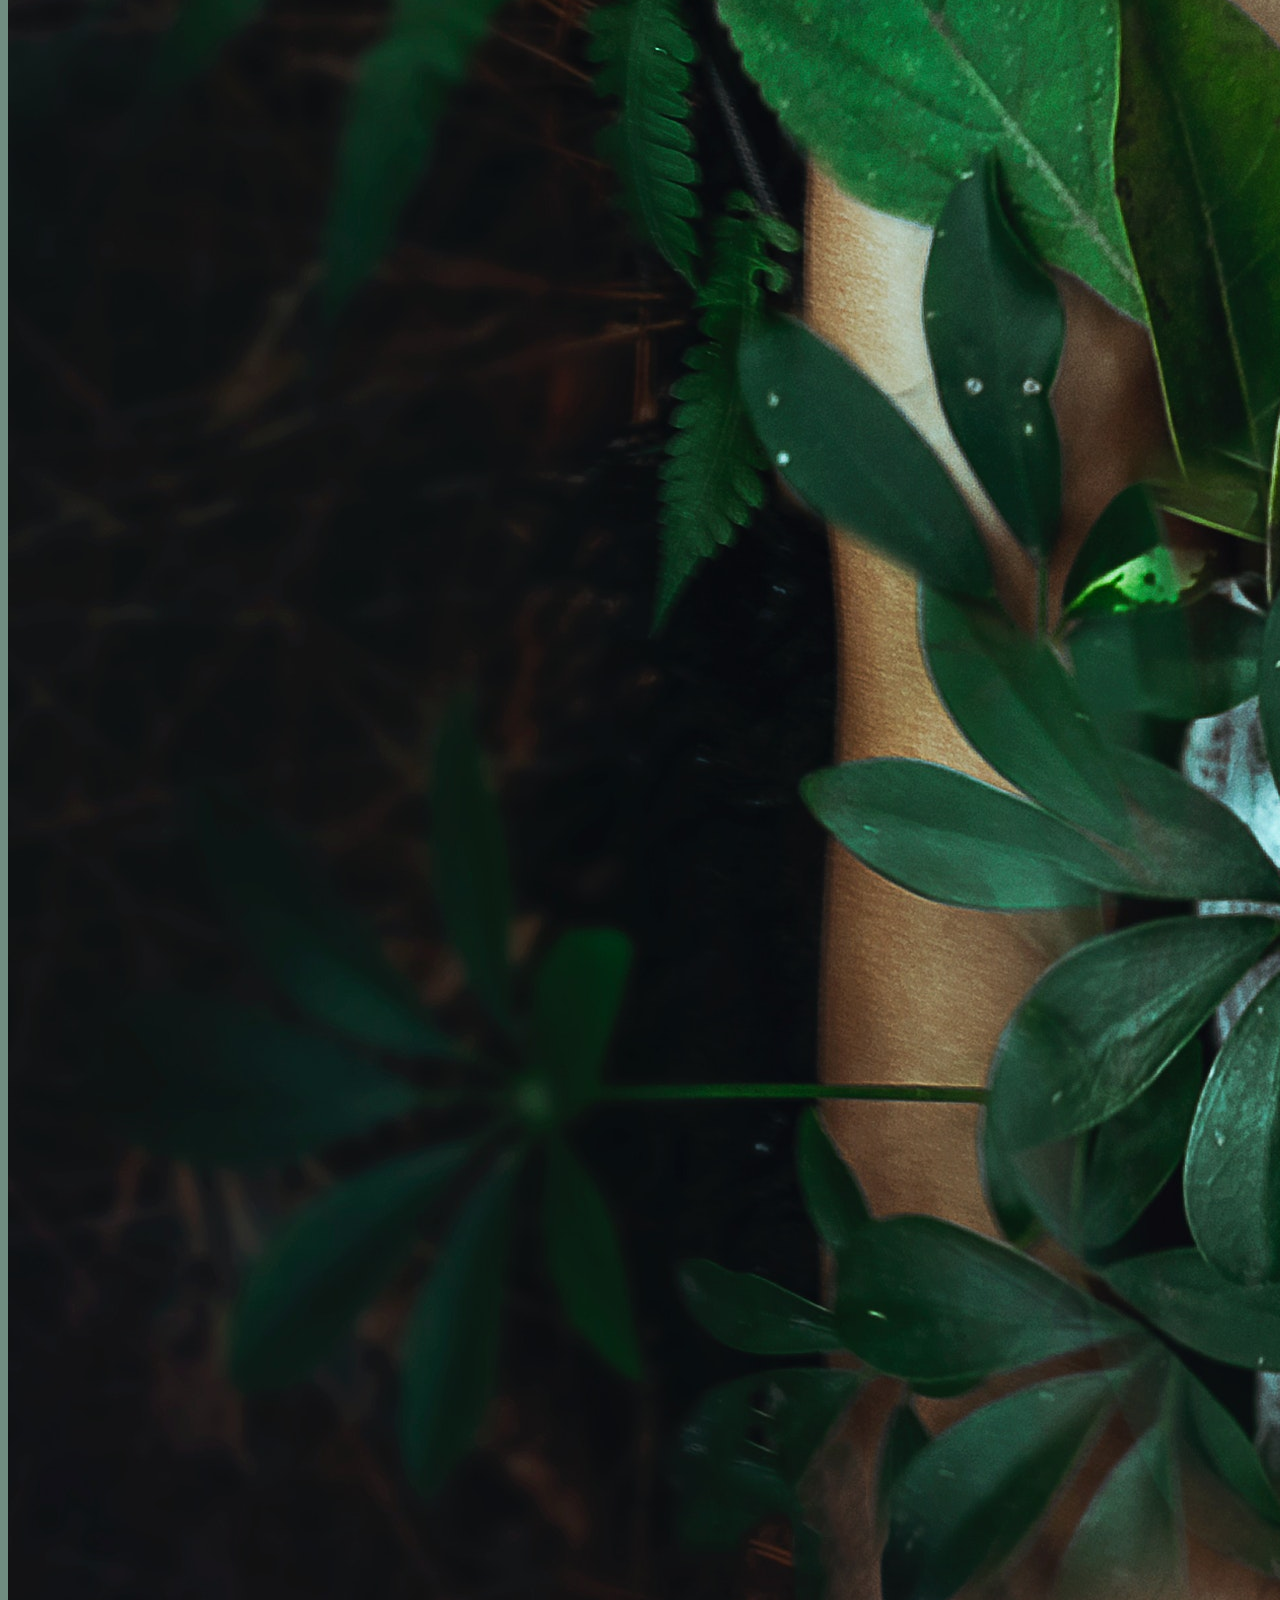
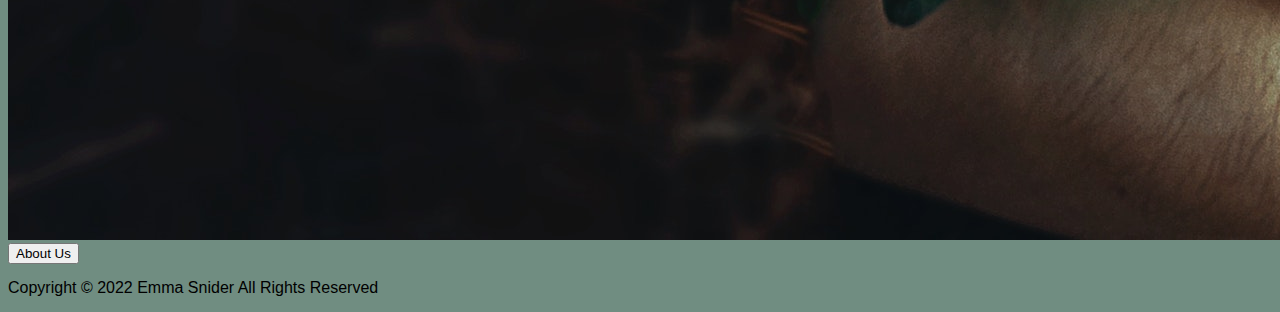
==== commit 258f7036: "contact page update" ====
--- a/index.html
+++ b/index.html
@@ -4,32 +4,43 @@
     <meta charset="UTF-8">
     <meta http-equiv="X-UA-Compatible" content="IE=edge">
     <meta name="viewport" content="width=device-width, initial-scale=1.0">
+    <link rel="stylesheet" href="css/styles.css">
+    <script src="myscripts.js"></script>
     <title>Emma Snider Portfolio</title>
 </head>
 <body>
     <header>
-        <nav>
-          <div class="nav-container">
-            <img src="images/aestethic.jpg" id="aestethic" alt="Books and Coffee Aestethic">
-              <ul class="navbar">
-                <li class="nav-item">
-                  <a class="nav-link" href="index.html">home</a>
-                </li>
-                <li class="nav-item">
-                    <a class="nav-link" href="about.html">about</a>
-                  </li>
-                  <li>
-                    <img src="images/es-logo.png" id="logo" alt="Emma Snider Logo">
-                  </li>
-                <li class="nav-item">
-                  <a class="nav-link" href="gallery.html">gallery</a>
-                </li>
-                <li class="nav-item">
-                  <a class="nav-link" href="contact.html">contact</a>
-                </li>
-              </ul>
-            </div>
-        </nav>
+         <img src="images/aestethic.jpg" class="headerimage" id="aestethic" alt="aestethic"> 
+            <nav>
+                <div class="nav-container">
+                    <ul class="navbar">
+                      <li class="nav-item">
+                        <a class="nav-link" href="index.html">home</a>
+                      </li>
+                      <li class="nav-item">
+                          <a class="nav-link" href="about.html">about</a>
+                        </li>
+                        <li>
+                          <img src="images/es-logo.png" id="logo" alt="Emma Snider Logo">
+                        </li>
+                      <li class="nav-item">
+                        <a class="nav-link" href="gallery.html">gallery</a>
+                      </li>
+                      <li class="nav-item">
+                        <a class="nav-link" href="contact.html">contact</a>
+                      </li>
+                    </ul>
+                    <div class="dropdown">
+                      <button onclick="myFunction()" class="dropbtn">Menu</button>
+                      <div id="myDropdown" class="dropdown-content">
+                          <a class="dd-link" href="index.html">home</a>                  
+                          <a class="dd-link" href="about.html">about</a>
+                          <a class="dd-link" href="gallery.html">gallery</a>
+                          <a class="dd-link" href="contact.html">contact</a>
+                      </div>
+                    </div>
+                  </div>
+              </nav> 
         <h1 id="homeh1">Emma Snider</h1>
       </header>
       
@@ -73,7 +84,7 @@
             <li>InVision</li>
           </ul>
 
-            <ul class="homebox2item" id="box2p1">
+            <ul class="homebox2item" id="box2p2">
             <li class="group">Web Design</li>
             <li>HTML/ CSS</li>
             <li>JavaScript</li>
@@ -98,4 +109,5 @@
         <p>Copyright © 2022 Emma Snider All Rights Reserved </p>
       </footer>
 </body>
+
 </html>--- a/css/styles.css
+++ b/css/styles.css
@@ -0,0 +1,164 @@
+/* http://meyerweb.com/eric/tools/css/reset/ 
+   v2.0 | 20110126
+   License: none (public domain)
+/
+
+html, body, div, span, applet, object, iframe,
+h1, h2, h3, h4, h5, h6, p, blockquote, pre,
+a, abbr, acronym, address, big, cite, code,
+del, dfn, em, img, ins, kbd, q, s, samp,
+small, strike, strong, sub, sup, tt, var,
+b, u, i, center,
+dl, dt, dd, ol, ul, li,
+fieldset, form, label, legend,
+table, caption, tbody, tfoot, thead, tr, th, td,
+article, aside, canvas, details, embed,
+figure, figcaption, footer, header, hgroup,
+menu, nav, output, ruby, section, summary,
+time, mark, audio, video {
+    margin: 0;
+    padding: 0;
+    border: 0;
+    font-size: 100%;
+    font: inherit;
+    vertical-align: baseline;
+}
+
+/ HTML5 display-role reset for older browsers */
+article, aside, details, figcaption, figure,
+footer, header, hgroup, menu, nav, section {
+    display: block;
+}
+
+body {
+    line-height: 1;
+}
+
+ol, ul {
+    list-style: none;
+}
+
+blockquote, q {
+    quotes: none;
+}
+
+blockquote:before, blockquote:after,
+q:before, q:after {
+    content: '';
+    content: none;
+}
+
+table {
+    border-collapse: collapse;
+    border-spacing: 0;
+}
+/*----------------------------------------------------------------------------------------------------------*/
+/*---------------------------------------------MOBILE STYLES------------------------------------------------*/
+/*----------------------------------------------------------------------------------------------------------*/
+
+html{
+  font-family:  Arial, Helvetica, sans-serif;
+  background-color: #708D81;
+}
+  /*--------------------------------------------Navigation---------------------------------------------------*/
+
+/* Dropdown Button */
+.dropbtn {
+    background-color: rgba(0,0,0,0);
+    max-height: 40px;
+    color: white;
+    padding: 16px;
+    font-size: 16px;
+    border: none;
+    float: right;
+  }
+  
+  /* Dropdown button on hover & focus */
+  .dropbtn:focus {
+    background-color: rgba(255, 255, 255, 0.2);
+  }
+  
+  /* The container <div> - needed to position the dropdown content */
+  .dropdown {
+    position: relative;
+    float: right;
+    top: 5px;
+    right: 5px;
+  }
+  
+  /* Dropdown Content (Hidden by Default) */
+  .dropdown-content {
+    display: none;
+    position: fixed;
+    background-color: #f1f1f1;
+    max-width: 300px;
+    min-width:160px;
+    box-shadow: 0px 8px 16px 0px rgba(0,0,0,0.2);
+    z-index: 1;
+  }
+  
+  /* Links inside the dropdown */
+  .dropdown-content a {
+    color: black;
+    padding: 12px 16px;
+    text-decoration: none;
+    display: block;
+  }
+  
+  /* Change color of dropdown links on hover */
+  .dropdown-content a:hover {background-color: #ddd}
+  
+  /* Show the dropdown menu (use JS to add this class to the .dropdown-content container when the user clicks on the dropdown button) */
+  .show {display:block;}
+
+  /*---------------------------------------------Home Page-----------------------------------------------*/
+ .headerimage {
+   max-width: 100vw;
+   position:absolute;
+ }
+
+  .homeh1{
+    font-size: 38px;
+    position: absolute;
+
+  }
+  .navbar {
+    visibility: hidden;
+    max-height: 1px;
+
+  }
+
+    /*---------------------------------------------Contact Page------------------------------------------*/
+
+    #contacth1 {
+      font-family: Verdana, Tahoma, sans-serif;
+      font-size: 4rem;
+      color: white;
+      font-weight: 100;
+      margin:0;
+    }
+
+     .contactbox {
+      color: white;
+      position: relative;
+      background-color: #03012C;
+      margin: 25px;
+      padding-top: 15px;
+      padding-right: 30px;
+    } 
+
+    .contactoffset {
+      background-color: rgba(181,168,134,0.6);
+      padding-bottom: 15px;
+      padding-left: 15px;
+    }
+
+    .imagebox {
+      background-color: #03012C;
+      margin: 25px;
+    }
+
+    #milkyway { 
+      max-width: 75%;
+      padding-top: 15px;
+    }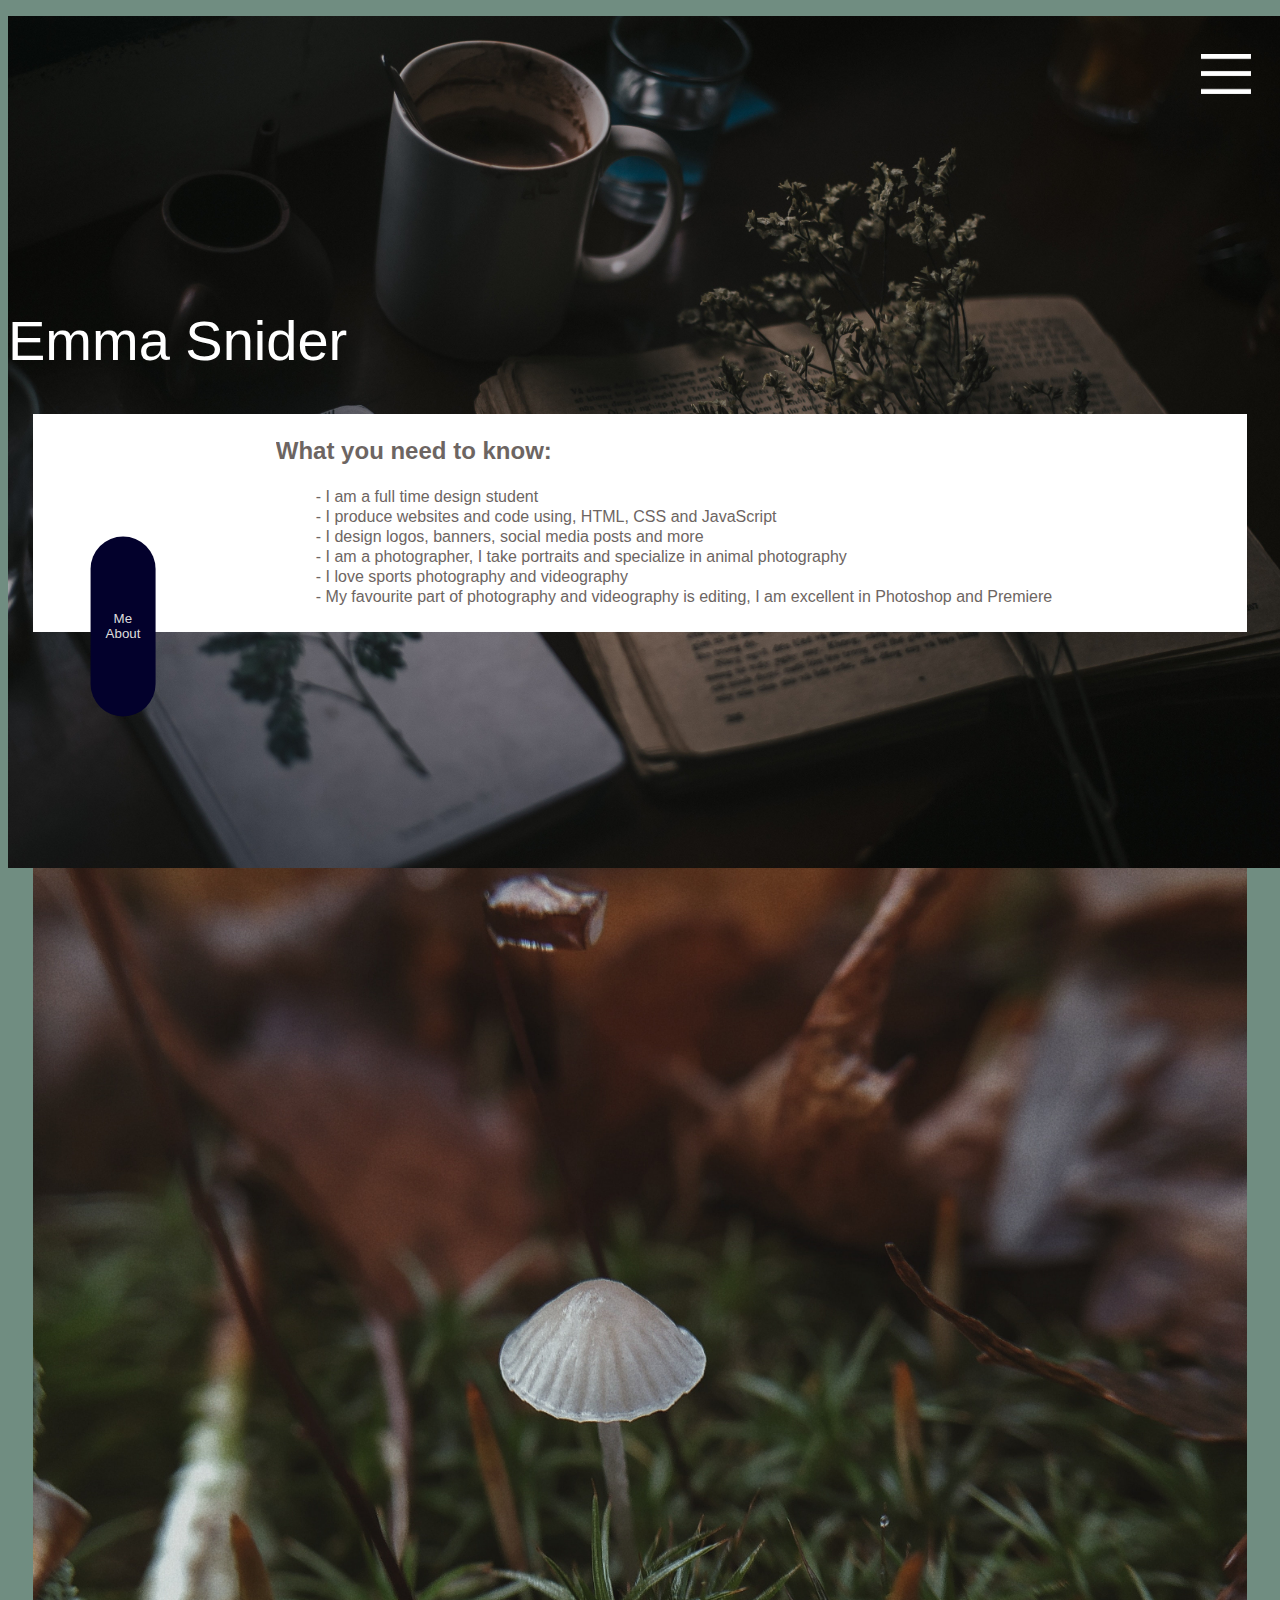
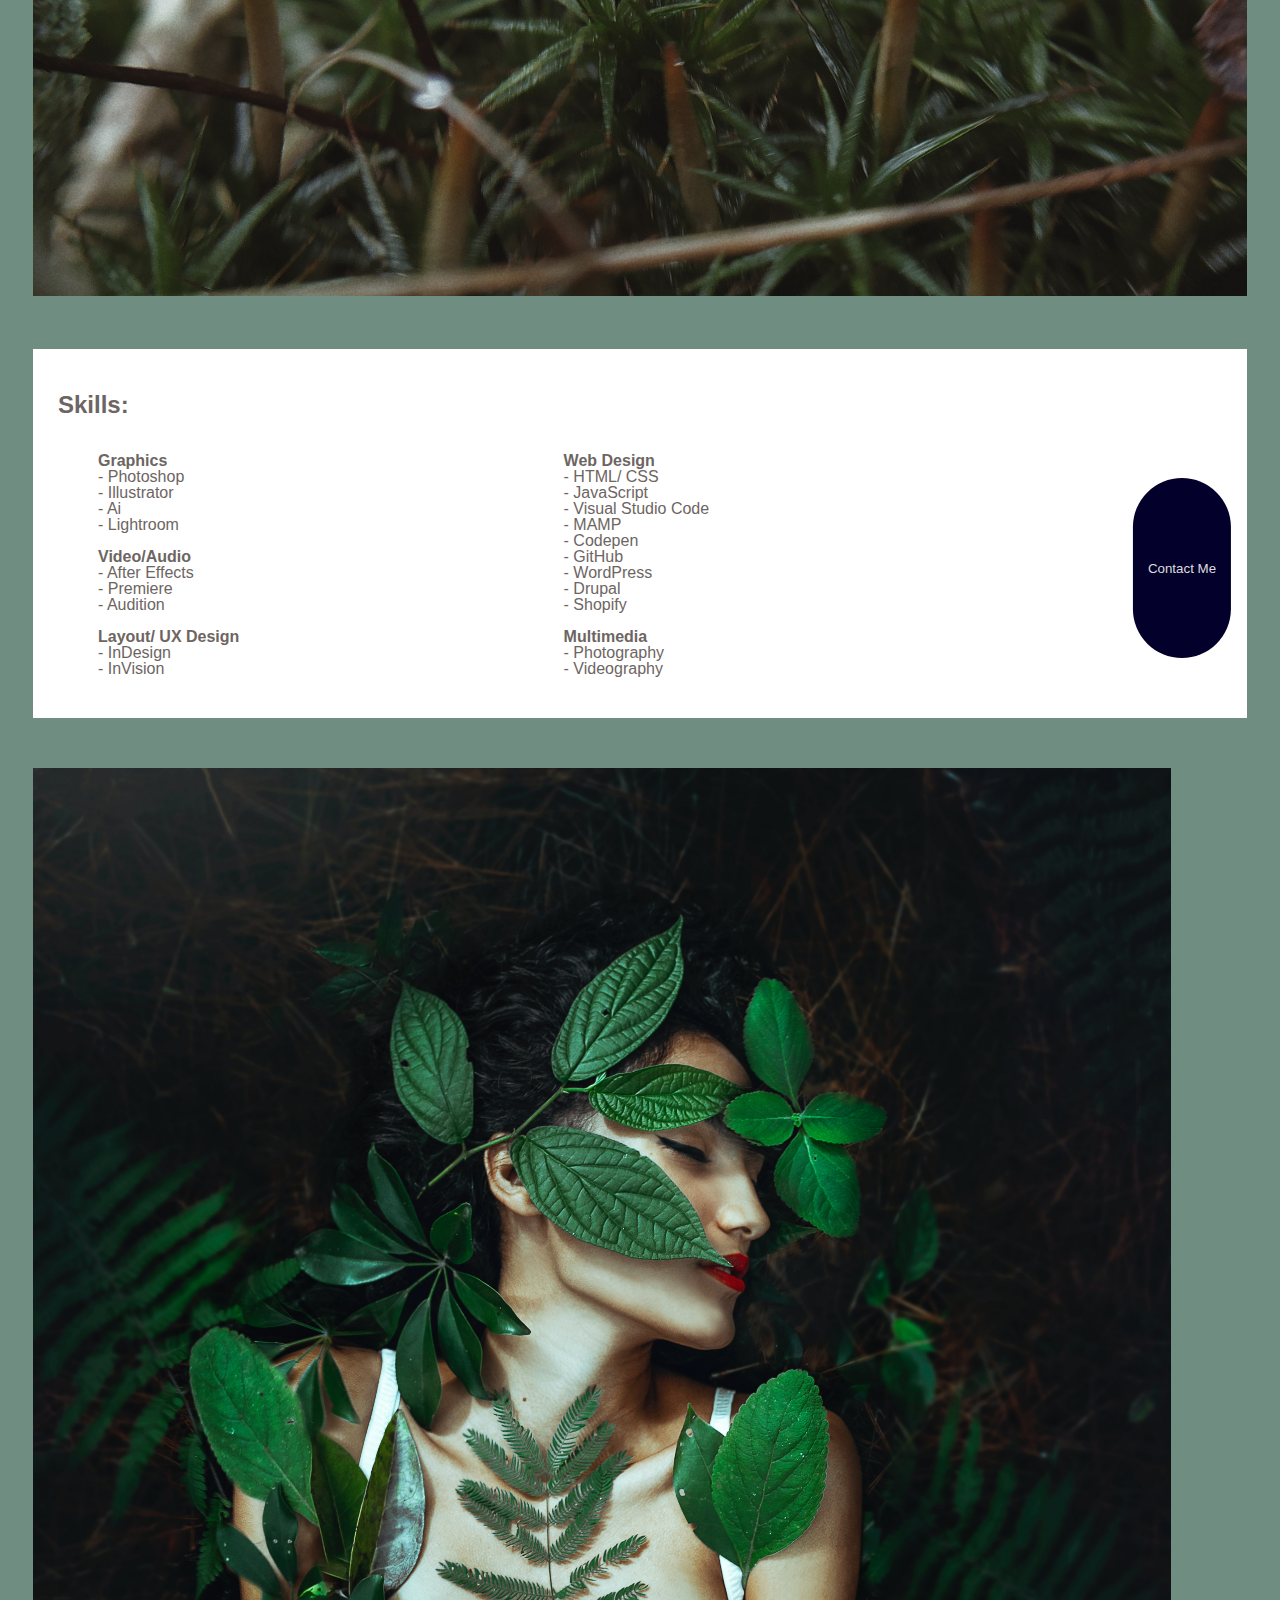
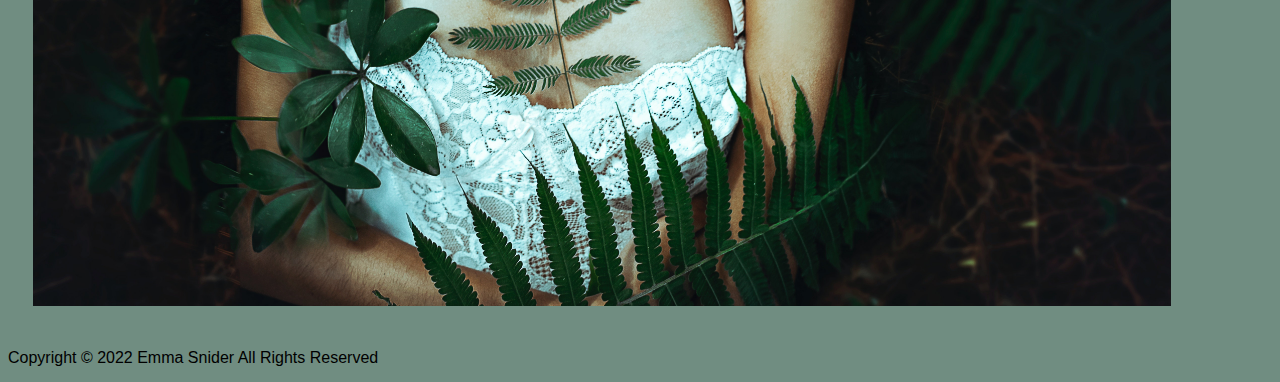
==== commit cf1b76b2: "about page done" ====
--- a/index.html
+++ b/index.html
@@ -10,7 +10,7 @@
 </head>
 <body>
     <header>
-         <img src="images/aestethic.jpg" class="headerimage" id="aestethic" alt="aestethic"> 
+          <img src="images/aestethic.jpg" class="headerimage" id="aestethic" alt="aestethic"> 
             <nav>
                 <div class="nav-container">
                     <ul class="navbar">
@@ -30,79 +30,102 @@
                         <a class="nav-link" href="contact.html">contact</a>
                       </li>
                     </ul>
+                </div>
+
                     <div class="dropdown">
-                      <button onclick="myFunction()" class="dropbtn">Menu</button>
-                      <div id="myDropdown" class="dropdown-content">
+                        <div onclick="myFunction()" class="dropbtn"><img src="images/dropdown.png" id="dropimg"></div>
+                        <div id="myDropdown" class="dropdown-content">
                           <a class="dd-link" href="index.html">home</a>                  
                           <a class="dd-link" href="about.html">about</a>
                           <a class="dd-link" href="gallery.html">gallery</a>
                           <a class="dd-link" href="contact.html">contact</a>
                       </div>
                     </div>
-                  </div>
               </nav> 
-        <h1 id="homeh1">Emma Snider</h1>
+            <h1 id="homeh1">Emma Snider</h1>
       </header>
       
       <main>
-        <h2 class="wyntk">What you need to know:</h2>
-        <div class="homebox1">
-          <p class="homebox1item" id="homebox1p">
-              - I am a full time design student
+           
 
-            - I produce websites and code using, HTML, CSS and JavaScript
+        <div class="homebox1"> 
+        <h2 class="homebox1item" id="wyntk">What you need to know:</h2>
+          <ul class="homebox1item" id="homebox1p">
+             <li> - I am a full time design student</li>
+
+            <li>- I produce websites and code using, HTML, CSS and JavaScript</li>
              
-            - I design logos, banners, social media posts and more
+            <li>  - I design logos, banners, social media posts and more</li>
             
-            - I am a photographer, I take portraits and specialize in animal photography
+            <li>  - I am a photographer, I take portraits and specialize in animal photography</li>
              
-            - I  love sports photography and videography
+            <li>  - I  love sports photography and videography</li>
             
-            - My favourite part of photography and videography is editing, I am excellent in Photoshop and Premiere 
-            
-             </p>
-          <img src="images/mushroom.jpg" class="homebox1item" id="mushroom" alt="mushroom">
-          <button onclick="location.href='contact.html'" id="homecontactbutton" class="homebox2item"> Contact Me </button>
+             <li> - My favourite part of photography and videography is editing, I am excellent in Photoshop and Premiere </li>
+          </ul>
+             <div id="homeaboutbuttonpadding"><button onclick="location.href='about.html'" id="homeaboutbutton">About Me</button>
+            </div>
         </div>
+        <div class="homeimage"> 
+          <img src="images/mushroom.jpg"  id="mushroom" alt="mushroom">
+         </div> 
+        
       
         <div class="homebox2">
           <h2 class="homebox2item" id="homebox2h2">Skills:</h2>
-          <ul class="homebox2item" id="box2p1">
-            <li class="group"><strong>Graphics</strong></li> 
-            <li>Photoshop</li>
-            <li>Illustrator</li>
-            <li>Ai</li>
-            <li>Lightroom</li>
+
+          <div id="box2p1">
+              <ul class="homebox2item" >
+           <p> 
+               <li class="group"><strong>Graphics</strong></li> 
+            <li>- Photoshop</li>
+            <li>- Illustrator</li>
+            <li>- Ai</li>
+            <li>- Lightroom</li>
+        </p>
             
-            <li class="group"><strong>Video/Audio</strong> </li>
-            <l1>After Effects</l1>
-            <li>Premiere</li>
-            <li>Audition</li>
-            
+         <p>   <li class="group"><strong>Video/Audio</strong> </li>
+            <l1>- After Effects</l1>
+            <li>- Premiere</li>
+            <li>- Audition</li>
+          </p>  
+
+          <p>
             <li class="group"><strong>Layout/ UX Design</strong></li> 
-            <li>InDesign</li>
-            <li>InVision</li>
-          </ul>
+            <li>- InDesign</li>
+            <li>- InVision</li>
+          </p>
+        </ul>
+          </div>
 
-            <ul class="homebox2item" id="box2p2">
-            <li class="group">Web Design</li>
-            <li>HTML/ CSS</li>
-            <li>JavaScript</li>
-            <li>Visual Studio Code </li>
-            <li>MAMP</li>
-            <li>Codepen</li>
-            <li>GitHub</li>
-            <li>WordPress</li>
-            <li>Drupal</li>
-
-            <li class="group">Multimedia</li>
-            <li>Photography</li>
-            <li>Videography</li>
-            </ul>
-          <img src="images/forestportrait.jpg" class="homebox2item" id="forestportrait" alt="Forest Portrait">
-          <button onclick="location.href='about.html'" id="homeaboutbutton" class="homebox2item"> About Us </button>
-     </div>
-      
+          <div id="box2p2">
+            <ul class="homebox2item" >
+        <p> <li class="group"><strong>Web Design</strong></li>
+            <li>- HTML/ CSS</li>
+            <li>- JavaScript</li>
+            <li>- Visual Studio Code </li>
+            <li>- MAMP</li>
+            <li>- Codepen</li>
+            <li>- GitHub</li>
+            <li>- WordPress</li>
+            <li>- Drupal</li>
+            <li>- Shopify</li>
+        </p>
+         <p>
+            <li class="group"><strong>Multimedia</strong></li>
+            <li>- Photography</li>
+            <li>- Videography</li>
+           </p> 
+        </ul>
+        </div>
+        <div class="homebox2item" id="homecontactbuttonpadding">
+            <button onclick="location.href='about.html'" id="homecontactbutton">Contact Me</button>
+        </div>
+     
+    </div>
+       <div >
+           <img src="images/forestportrait.jpg" class="homeimage" id="forestportrait" alt="Forest Portrait">
+       </div>
       </main>
       
       <footer>
--- a/css/styles.css
+++ b/css/styles.css
@@ -85,16 +85,22 @@
     top: 5px;
     right: 5px;
   }
+
+  #dropimg {
+    max-width: 50px;
+  }
   
   /* Dropdown Content (Hidden by Default) */
   .dropdown-content {
     display: none;
-    position: fixed;
+    position: absolute;
+    top: 100%;
+    left: -100%;
     background-color: #f1f1f1;
     max-width: 300px;
     min-width:160px;
     box-shadow: 0px 8px 16px 0px rgba(0,0,0,0.2);
-    z-index: 1;
+    z-index: 100;
   }
   
   /* Links inside the dropdown */
@@ -112,53 +118,250 @@
   .show {display:block;}
 
   /*---------------------------------------------Home Page-----------------------------------------------*/
- .headerimage {
-   max-width: 100vw;
-   position:absolute;
- }
-
-  .homeh1{
-    font-size: 38px;
+  #aestethic {
+    max-width: 100vw;
     position: absolute;
-
-  }
+    margin: 0;
+  }
+
+  #homeh1{
+    top: 280px;
+    font-family: Verdana, Tahoma, sans-serif;
+    font-size: 3.5rem;
+    color: white;
+    font-weight: 100;
+    margin:0;
+    position: relative;
+    color: white;
+    z-index:5;
+  }
+
   .navbar {
     visibility: hidden;
     max-height: 1px;
-
-  }
+  }
+  .homebox1 {
+    color: #6D6562;
+    z-index:10;
+    position:relative; 
+    margin: 25px;
+    padding-top:300px;
+    display: grid;
+      grid-template-columns: 0.5fr 1fr 1fr;
+      grid-template-rows: 1fr 1fr 1fr;
+      grid-template-areas:
+        "homeaboutbuttonpadding wyntk wyntk"
+        "homeaboutbuttonpadding homebox1p homebox1p"
+        "homeaboutbuttonpadding homebox1p homebox1p";
+    }
+
+    
+    #wyntk { 
+      grid-area: wyntk;
+      background-color: white;
+      margin:0px;
+      padding-top:25px;
+     }
+    
+    #homebox1p { 
+      grid-area: homebox1p; 
+      background-color: white;
+      margin:0px;
+      padding-bottom:25px;
+      padding-right: 25px;
+      line-height: 20px;
+    }
+    
+    #homeaboutbutton { 
+      position: absolute;
+      background-color: #03012C;
+     color: #ddd;
+     border: none;
+     padding: 15px;
+      writing-mode: vertical-lr;
+      text-orientation: mixed;
+      transform: rotate(270deg);
+      border-radius: 50px;
+      width: 180px;
+      height:auto;
+    }
+
+    #homeaboutbuttonpadding {
+      grid-area: homeaboutbuttonpadding;
+      background-color: white;
+      margin:0;
+      padding-top:180px;
+    }
+    
+    .homeimage {
+    padding:25px;
+     margin-left: auto;
+     margin-right: auto;
+    }
+
+  #mushroom {
+    max-width: 100%;
+    z-index:0;
+    
+  }
+  
+  .homebox2 {
+    background-color: white;
+    margin: 25px;
+    padding:25px;
+    color: #6D6562;
+    z-index:10;
+    position:relative; 
+    display: grid; 
+    grid-template-columns: 1fr 1fr 0.5fr; 
+    grid-template-rows: 0.3fr 1.6fr 1.1fr; 
+    grid-template-areas: 
+      "homebox2h2 . ."
+      "box2p1 box2p2 homecontactbuttonpadding"
+      "box2p1 box2p2 ."; 
+  }
+
+  #homebox2h2 {
+     grid-area: homebox2h2; 
+    }
+
+  #box2p1 { 
+    grid-area: box2p1; 
+  }
+
+  #homecontactbutton {
+    position: absolute;
+    background-color: #03012C;
+    color: #ddd;
+    border: none;
+    top: 170px;
+    padding: 15px;
+    right: -25px;
+    writing-mode: vertical-lr;
+    text-orientation: mixed;
+    transform: rotate(270deg);
+    border-radius: 50px;
+    width: 180px;
+    height:auto;
+  }
+  #homecontactbuttonpadding { 
+    grid-area: homecontactbuttonpadding; 
+    background-color: white;
+    margin:0;
+    padding-top: 50px;
+    padding-right: auto;
+  }
+
+  #box2p2 { 
+    grid-area: box2p2; 
+  }
+ 
+  #forestportrait {
+    max-width: 90%;
+  }
+     /*---------------------------------------------About Page------------------------------------------*/
+
+     #abouth1 {
+      font-family: Verdana, Tahoma, sans-serif;
+      font-size: 3.5rem;
+      color: white;
+      font-weight: 100;
+      margin:30px;
+     }
+
+     #boudoirportrait {
+      max-width: 80%;
+      margin-right: auto;
+      margin: 25px;
+      margin-left: 50px;
+      box-shadow: -1.72rem 1.72rem #03012C;
+     }
+
+     .aboutbox1 {
+      color: white;
+      z-index: 2;
+      position: relative;
+      margin: 25px;
+      padding: 15px;
+     }
+
+     .aboutoffset1 {
+      z-index: 0;
+      background-color: #03012C;
+      padding-top: 30px;
+      padding-right: 30px;
+      box-shadow: -1.72rem 1.72rem #B5A886;
+     }
+
+     .aboutoffset2 {
+      z-index: 1;
+      background-color: rgba(181,168,134,0.6);
+      padding-top: 16px;
+      padding-left: 25px;
+      padding-bottom: -15px;
+      left: -55px;
+     }
+     #aboutgallerybutton {
+      background-color: #03012C;
+      color: #ddd;
+      border: none;
+      border-radius: 50px;
+      width: 180px;
+      height:50px;
+      margin: 15px;
+     }
 
     /*---------------------------------------------Contact Page------------------------------------------*/
 
     #contacth1 {
       font-family: Verdana, Tahoma, sans-serif;
-      font-size: 4rem;
+      font-size: 3.5rem;
       color: white;
       font-weight: 100;
       margin:0;
     }
 
+    .text-padding {
+      padding: 5px;
+    }
+
+    .message-padding {
+      padding: 5px;
+    }
+
      .contactbox {
       color: white;
+      z-index: 2;
       position: relative;
+      margin: 25px;
+      padding: 15px;
+    } 
+
+    .contactoffset1 {
+      z-index: 0;
       background-color: #03012C;
-      margin: 25px;
-      padding-top: 15px;
+      padding-top: 30px;
       padding-right: 30px;
+      box-shadow: -1.72rem 1.72rem #B5A886;
     } 
 
-    .contactoffset {
+    .contactoffset2 {
+      z-index: 1;
       background-color: rgba(181,168,134,0.6);
-      padding-bottom: 15px;
-      padding-left: 15px;
+      padding-bottom: -15px;
+      left: -55px;
     }
 
     .imagebox {
-      background-color: #03012C;
-      margin: 25px;
+      box-shadow: 1.72rem 1.72rem #03012C;
+      margin-left: auto;
+      margin-right: auto;
+      max-width: 75%;
     }
 
     #milkyway { 
-      max-width: 75%;
-      padding-top: 15px;
-    }+      width: 100%;
+      padding-top: 25px;
+    }
+
+  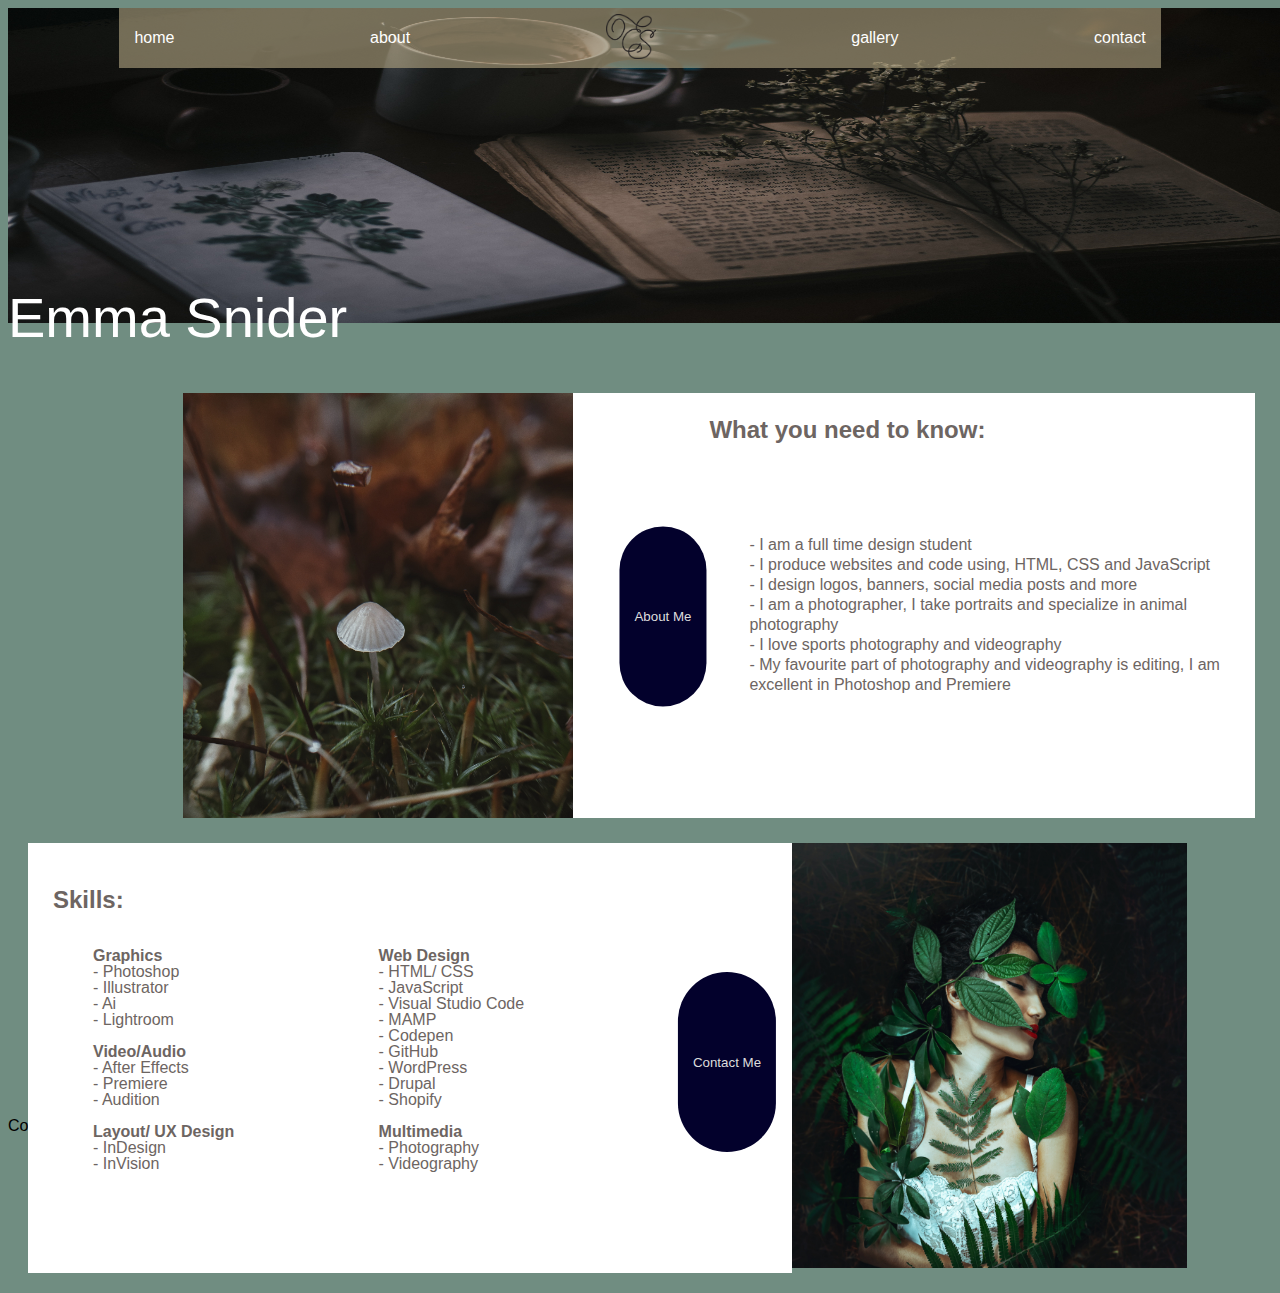
==== commit 8ac9a378: "tablet styles done :)" ====
--- a/index.html
+++ b/index.html
@@ -45,87 +45,92 @@
             <h1 id="homeh1">Emma Snider</h1>
       </header>
       
-      <main>
+      <main class="home">
            
+        <section class="home1">
+            <div class="homebox1"> 
+                <h2 class="homebox1item" id="wyntk">What you need to know:</h2>
+                    <ul class="homebox1item" id="homebox1p">
+                        <li> - I am a full time design student</li>
 
-        <div class="homebox1"> 
-        <h2 class="homebox1item" id="wyntk">What you need to know:</h2>
-          <ul class="homebox1item" id="homebox1p">
-             <li> - I am a full time design student</li>
+                        <li>- I produce websites and code using, HTML, CSS and JavaScript</li>
+                        
+                        <li>  - I design logos, banners, social media posts and more</li>
+                        
+                        <li>  - I am a photographer, I take portraits and specialize in animal photography</li>
+                        
+                        <li>  - I  love sports photography and videography</li>
+                        
+                        <li> - My favourite part of photography and videography is editing, I am excellent in Photoshop and Premiere </li>
+                    </ul>
+                 <div id="homeaboutbuttonpadding">
+                       <button onclick="location.href='about.html'" id="homeaboutbutton">About Me</button>
+                 </div>
+            </div>
 
-            <li>- I produce websites and code using, HTML, CSS and JavaScript</li>
-             
-            <li>  - I design logos, banners, social media posts and more</li>
-            
-            <li>  - I am a photographer, I take portraits and specialize in animal photography</li>
-             
-            <li>  - I  love sports photography and videography</li>
-            
-             <li> - My favourite part of photography and videography is editing, I am excellent in Photoshop and Premiere </li>
-          </ul>
-             <div id="homeaboutbuttonpadding"><button onclick="location.href='about.html'" id="homeaboutbutton">About Me</button>
-            </div>
-        </div>
-        <div class="homeimage"> 
-          <img src="images/mushroom.jpg"  id="mushroom" alt="mushroom">
-         </div> 
-        
+            <div class="homeimage1"> 
+                 <img src="images/mushroom.jpg"  id="mushroom" alt="mushroom">
+            </div> 
+        </section>
       
+    <section class="home2">
         <div class="homebox2">
           <h2 class="homebox2item" id="homebox2h2">Skills:</h2>
 
           <div id="box2p1">
               <ul class="homebox2item" >
-           <p> 
-               <li class="group"><strong>Graphics</strong></li> 
-            <li>- Photoshop</li>
-            <li>- Illustrator</li>
-            <li>- Ai</li>
-            <li>- Lightroom</li>
-        </p>
-            
-         <p>   <li class="group"><strong>Video/Audio</strong> </li>
-            <l1>- After Effects</l1>
-            <li>- Premiere</li>
-            <li>- Audition</li>
-          </p>  
+                    <p> 
+                            <li class="group"><strong>Graphics</strong></li> 
+                            <li>- Photoshop</li>
+                            <li>- Illustrator</li>
+                            <li>- Ai</li>
+                            <li>- Lightroom</li>
+                    </p>
+                        
+                        <p>   
+                            <li class="group"><strong>Video/Audio</strong> </li>
+                            <l1>- After Effects</l1>
+                            <li>- Premiere</li>
+                            <li>- Audition</li>
+                        </p>  
 
-          <p>
-            <li class="group"><strong>Layout/ UX Design</strong></li> 
-            <li>- InDesign</li>
-            <li>- InVision</li>
-          </p>
-        </ul>
+                        <p>
+                            <li class="group"><strong>Layout/ UX Design</strong></li> 
+                            <li>- InDesign</li>
+                            <li>- InVision</li>
+                        </p>
+            </ul>
           </div>
 
           <div id="box2p2">
             <ul class="homebox2item" >
-        <p> <li class="group"><strong>Web Design</strong></li>
-            <li>- HTML/ CSS</li>
-            <li>- JavaScript</li>
-            <li>- Visual Studio Code </li>
-            <li>- MAMP</li>
-            <li>- Codepen</li>
-            <li>- GitHub</li>
-            <li>- WordPress</li>
-            <li>- Drupal</li>
-            <li>- Shopify</li>
-        </p>
-         <p>
-            <li class="group"><strong>Multimedia</strong></li>
-            <li>- Photography</li>
-            <li>- Videography</li>
-           </p> 
-        </ul>
+                <p> <li class="group"><strong>Web Design</strong></li>
+                    <li>- HTML/ CSS</li>
+                    <li>- JavaScript</li>
+                    <li>- Visual Studio Code </li>
+                    <li>- MAMP</li>
+                    <li>- Codepen</li>
+                    <li>- GitHub</li>
+                    <li>- WordPress</li>
+                    <li>- Drupal</li>
+                    <li>- Shopify</li>
+                </p>
+                <p>
+                    <li class="group"><strong>Multimedia</strong></li>
+                    <li>- Photography</li>
+                    <li>- Videography</li>
+                </p> 
+            </ul>
+         </div>
+            <div class="homebox2item" id="homecontactbuttonpadding">
+                <button onclick="location.href='about.html'" id="homecontactbutton">Contact Me</button>
+            </div>
         </div>
-        <div class="homebox2item" id="homecontactbuttonpadding">
-            <button onclick="location.href='about.html'" id="homecontactbutton">Contact Me</button>
+
+        <div class="homeimage2" >
+            <img src="images/forestportrait.jpg" id="forestportrait" alt="Forest Portrait">
         </div>
-     
-    </div>
-       <div >
-           <img src="images/forestportrait.jpg" class="homeimage" id="forestportrait" alt="Forest Portrait">
-       </div>
+    </section>
       </main>
       
       <footer>
--- a/css/styles.css
+++ b/css/styles.css
@@ -58,7 +58,9 @@
 
 html{
   font-family:  Arial, Helvetica, sans-serif;
+  font-size: 16px;
   background-color: #708D81;
+  max-width: 2080px;
 }
   /*--------------------------------------------Navigation---------------------------------------------------*/
 
@@ -103,6 +105,7 @@
     z-index: 100;
   }
   
+  
   /* Links inside the dropdown */
   .dropdown-content a {
     color: black;
@@ -112,14 +115,17 @@
   }
   
   /* Change color of dropdown links on hover */
-  .dropdown-content a:hover {background-color: #ddd}
+  .dropdown-content a:hover {
+    background-color: #ddd}
   
   /* Show the dropdown menu (use JS to add this class to the .dropdown-content container when the user clicks on the dropdown button) */
   .show {display:block;}
 
   /*---------------------------------------------Home Page-----------------------------------------------*/
   #aestethic {
-    max-width: 100vw;
+    width: 100vw;
+    max-width: 1200px;
+    max-height: 315px;
     position: absolute;
     margin: 0;
   }
@@ -135,10 +141,10 @@
     color: white;
     z-index:5;
   }
-
   .navbar {
     visibility: hidden;
-    max-height: 1px;
+    height: 0px;
+    margin:0px;
   }
   .homebox1 {
     color: #6D6562;
@@ -192,17 +198,16 @@
       margin:0;
       padding-top:180px;
     }
-    
-    .homeimage {
-    padding:25px;
-     margin-left: auto;
-     margin-right: auto;
+   
+    .homeimage1 {
+      margin: 25px;
+    }
+    .homeimage2 {
+      margin: 25px;
     }
 
   #mushroom {
     max-width: 100%;
-    z-index:0;
-    
   }
   
   .homebox2 {
@@ -257,10 +262,16 @@
   }
  
   #forestportrait {
-    max-width: 90%;
+    max-width: 100%;
   }
      /*---------------------------------------------About Page------------------------------------------*/
-
+    
+     .abouth1div {
+      width: 340px;
+    margin-left: auto;
+    margin-right: auto;
+    }
+  
      #abouth1 {
       font-family: Verdana, Tahoma, sans-serif;
       font-size: 3.5rem;
@@ -268,12 +279,17 @@
       font-weight: 100;
       margin:30px;
      }
+   .aboutimagebox {
+     justify-content: center;
+
+   }
 
      #boudoirportrait {
-      max-width: 80%;
+      width: 80%;
+      max-width: 1000px;
       margin-right: auto;
       margin: 25px;
-      margin-left: 50px;
+      margin-left: 12%;
       box-shadow: -1.72rem 1.72rem #03012C;
      }
 
@@ -281,6 +297,8 @@
       color: white;
       z-index: 2;
       position: relative;
+      margin-left: auto;
+      margin-right: auto;
       margin: 25px;
       padding: 15px;
      }
@@ -300,6 +318,10 @@
       padding-left: 25px;
       padding-bottom: -15px;
       left: -55px;
+     }
+
+     .aboutgallerybuttondiv {
+       margin-left: 30%;
      }
      #aboutgallerybutton {
       background-color: #03012C;
@@ -310,7 +332,198 @@
       height:50px;
       margin: 15px;
      }
-
+    /*---------------------------------------------Gallery Page------------------------------------------*/
+    #dancedress {
+      max-width: 100%;
+      height: 270px;
+      position: absolute;
+      margin: 0;
+      width: 100vw;
+     margin: 0;
+     z-index: -1;
+     margin-left: auto;
+     margin-right: auto;
+    }
+  
+    #galleryh1{
+      top: 180px;
+      font-family: Verdana, Tahoma, sans-serif;
+      font-size: 3.5rem;
+      color: white;
+      font-weight: 100;
+      margin:0;
+      position: relative;
+      color: white;
+      z-index:5;
+    }
+    .galleryp1 {
+      padding-top:200px;
+      color: white;
+      
+    }
+    #gallerywelcome {
+      background-color: rgba(181,168,134,0.6);
+      padding: 15px;
+      font-size: larger;
+    }
+
+    .gallerybox1 {  
+      display: grid;
+      grid-template-columns: 1fr 1fr 1fr;
+      grid-template-rows: 1fr 1fr 1fr;
+      gap: 0px 0px; 
+      grid-template-areas:
+        "moon1 sunset greeneye"
+        "blackportrait hands oilspill"
+        "fire treelandscape moon2";
+    }
+    
+    .gallerybox1padding { 
+     background-color: white;
+     height: 75px;
+     padding-top: 10px;
+     text-align:center;
+     margin-left: auto;
+     margin-right: auto;
+    }
+
+    #gallerybox1h2 {
+      background-color: #03012C;
+      color: white;
+      font-weight: 100;
+      border-radius: 40px;
+      width:200px;
+      height: 30px;
+      margin-left: auto;
+      margin-right: auto;
+    }
+    
+    #moon1 {  grid-area: moon1;  }
+    #sunset { grid-area: sunset;  }
+    #greeneye {  grid-area: greeneye;  }
+    #blackportrait {  grid-area: blackportrait;  }
+    #hands { grid-area: hands;  }
+    #oilspill { grid-area: oilspill; } 
+    #fire { grid-area: fire; }   
+    #treelandscape {  grid-area: treelandscape;  }
+    #moon2 { grid-area: moon2; }
+    
+     .gallery1img {
+       width: 100%;
+       transition: all 1s ease-in-out;
+       animation-delay: 5s;
+     }
+
+    .gallery1img:hover { 
+      transform: scale(1.5); 
+    }
+
+     .gallerybox2 {  
+      display: grid;
+      grid-template-columns: 1fr 1fr 1fr;
+      grid-template-rows: 1fr 1fr 1fr;
+      gap: 0px 0px; 
+      grid-template-areas:
+        "forest chamaleon moutainside"
+        "purpleportrait mushroomgal jellyfish"
+        "teapot parrot forestportraitgal";
+    }
+    
+    .gallerybox2padding { 
+      background-color: white;
+      margin-top: 25px;;
+      height: 75px;
+      padding-top: 10px;
+      text-align:center;
+      margin-left: auto;
+      margin-right: auto;
+     }
+ 
+     #gallerybox2h2 {
+       background-color: #03012C;
+       color: white;
+       font-weight: 100;
+       border-radius: 40px;
+       width:200px;
+       height: 30px;
+       margin-left: auto;
+       margin-right: auto;
+     }
+     
+    
+    #forest { grid-area: forest; }
+    #chamaleon { grid-area: chamaleon; }
+    #moutainside { grid-area: moutainside; }
+    #purpleportrait {  grid-area: purpleportrait; }
+    #mushroomgal { grid-area: mushroomgal; }
+    #jellyfish { grid-area: jellyfish; }
+    #teapot { grid-area: teapot; }
+    #parrot { grid-area: parrot; }
+    #forestportraitgal { grid-area: forestportraitgal; }
+    
+    .gallery2img {
+      width: 100%;
+      transition: all 1s ease-in-out;
+    }
+
+   .gallery2img:hover { 
+     transform: scale(1.5); 
+   }
+
+     #gallerybox3h2 { 
+      color:white;
+       
+     }
+     
+     .gallerybox3 {
+      display: grid; 
+      grid-template-columns: 1fr 1fr 1fr; 
+      grid-template-rows: 1fr 1fr 1fr; 
+      gap: 0px 0px; 
+      grid-template-areas: 
+        "airplane turtle bigben"
+        "whitelandscape treeportrait pigeon"
+        "books flying moutains"; 
+    }
+    #airplane { grid-area: airplane; }
+    #turtle { grid-area: turtle; }
+    #bigben { grid-area: bigben; }
+    #whitelandscape { grid-area: whitelandscape; }
+    #treeportrait { grid-area: treeportrait; }
+    #pigeon { grid-area: pigeon; }
+    #books { grid-area: books; }
+    #flying { grid-area: flying; }
+    #moutains { grid-area: moutains; }
+
+    .gallerybox3padding { 
+      background-color: white;
+      margin-top: 25px;;
+      height: 75px;
+      padding-top: 10px;
+      text-align:center;
+      margin-left: auto;
+      margin-right: auto;
+     }
+ 
+     #gallerybox3h2 {
+       background-color: #03012C;
+       color: white;
+       font-weight: 100;
+       border-radius: 40px;
+       width:200px;
+       height: 30px;
+       margin-left: auto;
+       margin-right: auto;
+     }
+    
+    .gallery3img {
+      width: 100%;
+      transition: all 1s ease-in-out;
+    }
+
+   .gallery3img:hover { 
+     transform: scale(1.5); 
+   }
     /*---------------------------------------------Contact Page------------------------------------------*/
 
     #contacth1 {
@@ -323,13 +536,18 @@
 
     .text-padding {
       padding: 5px;
+      left: 15px;
     }
 
     .message-padding {
       padding: 5px;
+      left: 25px;
     }
 
      .contactbox {
+       max-width: 1200px;
+       margin-left: auto;
+       margin-left: auto;
       color: white;
       z-index: 2;
       position: relative;
@@ -352,16 +570,298 @@
       left: -55px;
     }
 
+    .text-padding {
+      margin: 15px;
+    }
+   
+    #fullname {
+      margin: 15px;
+      width: 95%;
+      height: 20px;
+    }
+
+    #youremail {
+      margin: 15px;
+      width: 95%;
+      height: 20px;
+    }
+
+    #message {
+      margin: 15px;
+      width: 95%;
+      height: 75px;
+    }
+
+    .send-button {
+      background-color: #03012C;
+     color: #ddd;
+     border: none;
+     margin: 15px;
+     padding: 15px;
+      border-radius: 50px;
+      width: 180px;
+      height:auto;
+    }
+
     .imagebox {
       box-shadow: 1.72rem 1.72rem #03012C;
-      margin-left: auto;
-      margin-right: auto;
-      max-width: 75%;
-    }
-
+      top: 15px;
+      padding:0;
+      margin:50px;
+    } 
+    
     #milkyway { 
       width: 100%;
-      padding-top: 25px;
-    }
-
-  +    }
+/*-----------------------------------------------------------------------------------------------------------------------------------------*/
+/*--------------------------------------------------------------TABLET STYLES-------------------------------------------------------------*/
+/*-----------------------------------------------------------------------------------------------------------------------------------------*/
+ 
+ 
+@media screen and (min-width: 820px){
+
+  /*--------------------------------------------Navigation---------------------------------------------------*/
+.dropdown {
+  visibility: hidden;
+  max-height: 1px;
+ }
+ .navbar{
+   visibility: visible;
+   height:30px;
+   max-width: 80%;
+   margin-left: auto;
+   margin-right: auto;
+   z-index: 1;
+   background-color: rgba(181,168,134,0.6);
+ }
+
+  .nav-container ul{
+    z-index: 1;
+    display: flex;
+    flex-direction: row;
+    align-items: center;
+    justify-content: space-between;
+    border: 2px #707070;
+    padding:15px;
+  }
+
+  .nav-item {
+    display: block;
+  }
+  .nav-link {
+    text-decoration: none;
+    color: white;
+  }
+
+ #logo {
+   max-width: 50px;
+ }
+ 
+
+/*---------------------------------------------Home Page-----------------------------------------------*/
+#aestethic {
+  width: 100vw;
+  margin: 0;
+  z-index: -1;
+  max-width: 100%;
+  margin-left: auto;
+  margin-right: auto;
+}
+
+#homeh1{
+  position: absolute;
+  padding-top: 10px;
+  z-index:5;
+}
+
+
+ .home1 {
+   display: flex;
+   flex-direction: row-reverse;
+   height: 500px;
+ }
+
+.homebox1 {
+  width: 100%;
+  min-width: 400px;
+  left: 90px;
+  height: 425px;
+  position: relative;
+  
+}
+#mushroom {
+  height:425px;
+  max-width: 400px;
+}
+
+.homeimage1 {
+  top: 300px;
+  left: 150px;
+  position: relative;
+}
+
+.home2 {
+  display: flex;
+  flex-direction: row;
+  height: 500px;
+  margin-bottom: 50px;
+}
+
+.homebox2 {
+  top:250px;
+  width: 100%;
+  right: 5px;
+  min-width: 400px;
+  height: 380px;
+  position: relative; 
+}
+
+#forestportrait {
+  height:425px;
+  max-width: 400px;
+}
+.homeimage2 {
+  top: 250px;
+  right: 60px;
+  position: relative;
+}
+
+   /*---------------------------------------------About Page------------------------------------------*/
+
+
+  /*---------------------------------------------Gallery Page------------------------------------------*/
+  #dancedress {
+    position: relative;
+    width: 100vw;
+   margin: 0;
+   z-index: -1;
+   max-width: 100%;
+   margin-left: auto;
+   margin-right: auto;
+  }
+
+  #galleryh1{
+    top: 10px;
+    left: 60px;
+    width: 340px;
+    margin-left: auto;
+    margin-right: auto;
+  }
+  .galleryp1 {
+    padding-top:10px;
+    color: white;
+    z-index: 10;
+  }
+  #gallerywelcome {
+    background-color: rgba(181,168,134,0.6);
+    padding: 15px;
+    font-size: larger;
+    z-index: 10;
+
+  }
+
+  .galbox1 {
+    display: flex;
+  }
+
+  .gallerybox1 {
+    max-width: 650px;
+    max-height: 650px;
+  }
+
+  .gallerybox1padding {
+    height: 650px;
+    width: 50%;
+    left: 10px;
+    display:flex;
+    align-items: center;
+    text-align: center;
+    justify-content: center;
+  }
+
+  .galbox2 {
+    display: flex;
+    flex-direction: row-reverse;
+  }
+
+  .gallerybox2 {
+    margin-top: 50px;
+    max-width: 650px;
+    max-height: 650px;
+  }
+
+  .gallerybox2padding {
+    margin-top: 50px;
+    height: 650px;
+    width: 50%;
+    left: 10px;
+    display:flex;
+    align-items: center;
+    text-align: center;
+    justify-content: center;
+  }
+ 
+
+  .galbox3 {
+    display: flex;
+  }
+
+  .gallerybox3 {
+    margin-top: 50px;
+    max-width: 650px;
+    max-height: 650px;
+  }
+
+  .gallerybox3padding {
+    margin-top: 50px;
+    height: 650px;
+    width: 50%;
+    left: 10px;
+    display:flex;
+    align-items: center;
+    text-align: center;
+    justify-content: center;
+  }
+  
+  /*---------------------------------------------Contact Page------------------------------------------*/
+ #contacth1 {
+    top: 10px;
+    left: 60px;
+    width: 340px;
+    margin-left: auto;
+    margin-right: auto;
+  }
+ 
+  .contactbox { 
+    left: 10px;
+    max-width: 1200px;
+    margin-left: auto;
+    margin-right: auto; 
+  
+  }
+
+  .imagebox {
+    box-shadow: 1.72rem 1.72rem #03012C;
+    padding:0;
+    margin:50px;
+    max-width: 500px;
+    margin-left: auto;
+    margin-right: auto;
+  }
+
+  #milkyway { 
+    width: 100%;
+    max-width: 500px;
+  }
+
+}
+
+/*-----------------------------------------------------------------------------------------------------------------------------------------*/
+/*--------------------------------------------------------------TABLET STYLES-------------------------------------------------------------*/
+/*-----------------------------------------------------------------------------------------------------------------------------------------*/
+ 
+ 
+@media screen and (min-width: 1200px){ 
+
+
+}
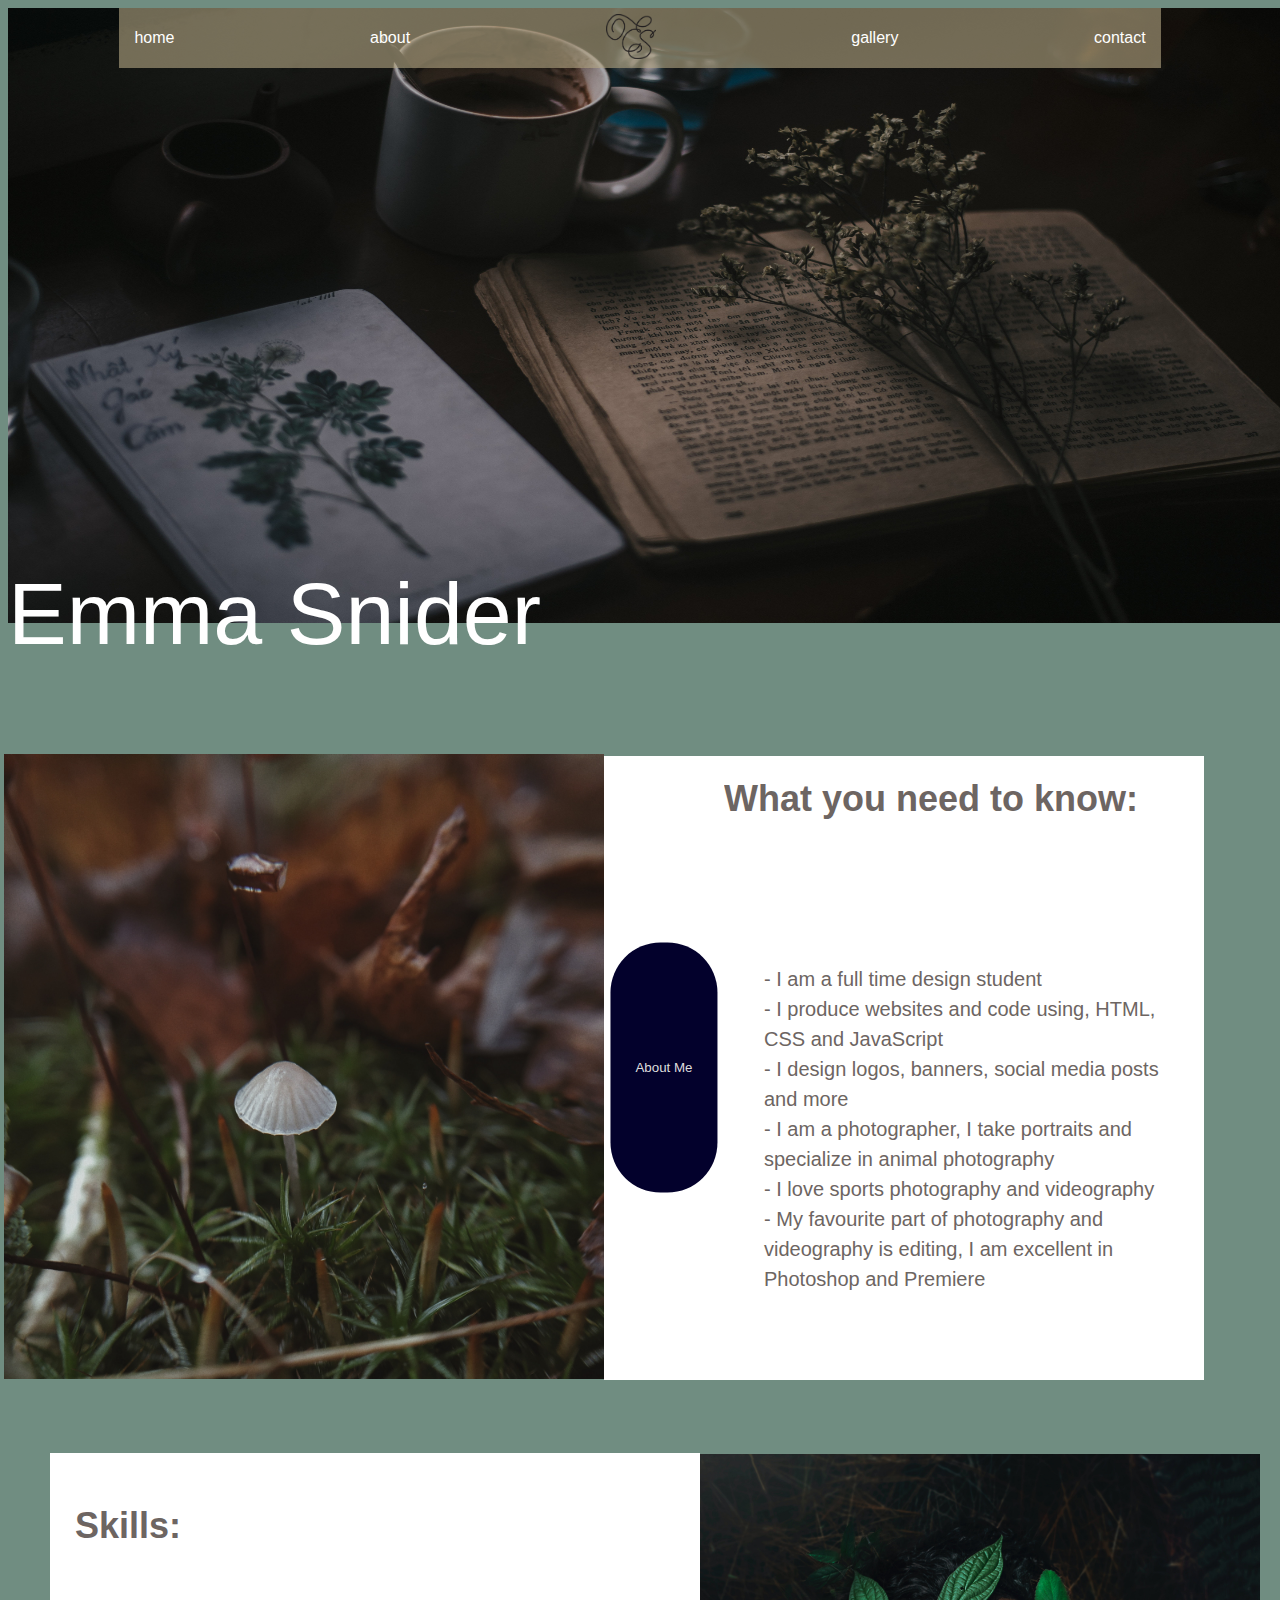
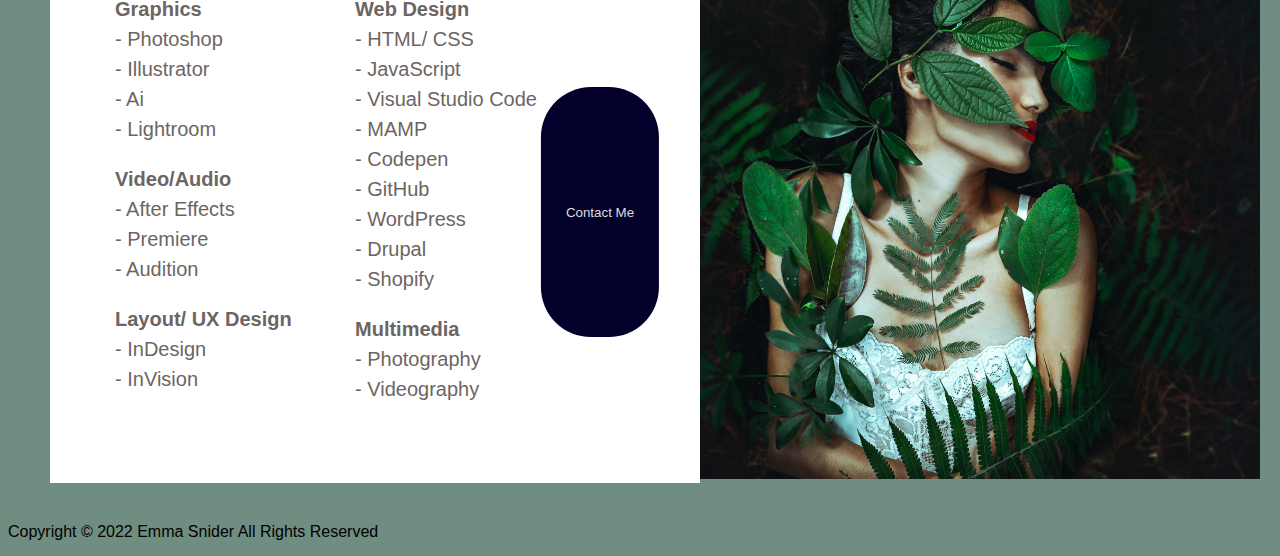
==== commit 78e6da0a: "web styles done :)" ====
--- a/index.html
+++ b/index.html
@@ -133,7 +133,7 @@
     </section>
       </main>
       
-      <footer>
+      <footer class="homefooter">
         <p>Copyright © 2022 Emma Snider All Rights Reserved </p>
       </footer>
 </body>
--- a/css/styles.css
+++ b/css/styles.css
@@ -196,7 +196,10 @@
       grid-area: homeaboutbuttonpadding;
       background-color: white;
       margin:0;
-      padding-top:180px;
+      display: flex;
+      align-items: center;
+      justify-content: center;
+      text-align: center;
     }
    
     .homeimage1 {
@@ -248,6 +251,7 @@
     border-radius: 50px;
     width: 180px;
     height:auto;
+    
   }
   #homecontactbuttonpadding { 
     grid-area: homecontactbuttonpadding; 
@@ -321,7 +325,10 @@
      }
 
      .aboutgallerybuttondiv {
-       margin-left: 30%;
+      display: flex;
+      justify-content: center;
+      text-align: center;
+      align-items: center;
      }
      #aboutgallerybutton {
       background-color: #03012C;
@@ -679,15 +686,18 @@
    display: flex;
    flex-direction: row-reverse;
    height: 500px;
+  min-width: 800px;
+   justify-content: center;
+   align-items: center;
  }
 
 .homebox1 {
-  width: 100%;
-  min-width: 400px;
-  left: 90px;
+  top: 150px;
+   min-width: 400px;
+   width: 100%;
   height: 425px;
-  position: relative;
-  
+  position: relative; 
+  right: 20px;
 }
 #mushroom {
   height:425px;
@@ -696,8 +706,9 @@
 
 .homeimage1 {
   top: 300px;
-  left: 150px;
   position: relative;
+  left: 30px;
+  
 }
 
 .home2 {
@@ -705,25 +716,34 @@
   flex-direction: row;
   height: 500px;
   margin-bottom: 50px;
+  min-width: 800px;
+  justify-content: center;
+  align-items: center;
 }
 
 .homebox2 {
-  top:250px;
+  top:300px;
+  min-width: 400px;
   width: 100%;
-  right: 5px;
-  min-width: 400px;
   height: 380px;
   position: relative; 
+  left: 60px;
 }
 
 #forestportrait {
   height:425px;
   max-width: 400px;
+  
 }
 .homeimage2 {
-  top: 250px;
-  right: 60px;
+  top: 300px;
   position: relative;
+  right: 30px;
+}
+
+.homefooter {
+  position: relative;
+  padding-top: 220px;
 }
 
    /*---------------------------------------------About Page------------------------------------------*/
@@ -857,11 +877,276 @@
 }
 
 /*-----------------------------------------------------------------------------------------------------------------------------------------*/
-/*--------------------------------------------------------------TABLET STYLES-------------------------------------------------------------*/
+/*--------------------------------------------------------------WEB STYLES-------------------------------------------------------------*/
 /*-----------------------------------------------------------------------------------------------------------------------------------------*/
  
+
+@media screen and (min-width: 1200px){ 
+
+/*-----------------------------------------------------------------HOME PAGE------------------------------------------------------------------------*/
+
+  #aestethic {
+    width: 100vw;
+    max-height: 615px;
+    margin-left: auto;
+    margin-right: auto;
+    margin: 0;
+  }
+
+  #homeh1{
+    position: absolute;
+    padding-top: 290px;
+    font-size: 5.5rem;
+    z-index:5;
+  }
+
+
+ .home1 {
+  display: flex;
+  flex-direction: row-reverse;
+  height: 600px;
+ min-width: 800px;
+  justify-content: center;
+  align-items: center;
+}
+
+.homebox1 {
+ top: 550px;
+  min-width: 600px;
+  width: 100%;
+ height: 625px;
+ position: relative; 
+ right: 20px;
+}
+#mushroom {
+ height:625px;
+ max-width: 600px;
+}
+
+.homeimage1 {
+ top: 700px;
+ position: relative;
+ left: 30px;
+}
+
+#wyntk {
+  font-size: 36px;
+}
+#homebox1p {
+  font-size: 20px;
+  line-height: 30px;
+}
+
+#homeaboutbuttonpadding {
+display: flex;
+align-items: center;
+justify-content: center;
+text-align: center;
+}
+
+#homeaboutbutton {
+  padding: 25px;
+  width: 250px;
+}
+
+.home2 {
+ display: flex;
+ flex-direction: row;
+ height: 600px;
+ margin-bottom: 50px;
+ min-width: 800px;
+ justify-content: center;
+ align-items: center;
+}
+
+.homebox2 {
+ top:800px;
+ min-width: 600px;
+ width: 100%;
+ height: 580px;
+ position: relative; 
+ left: 60px;
+}
+
+#homebox2h2 {
+  font-size: 36px;
+}
+
+#forestportrait {
+ height:625px;
+ max-width: 600px;
  
-@media screen and (min-width: 1200px){ 
-
-
-}
+}
+.homeimage2 {
+ top: 800px;
+ position: relative;
+ right: 30px;
+}
+
+#box2p1 {
+  font-size: 20px;
+  line-height: 30px;
+}
+
+#box2p2 {
+  font-size: 20px;
+  line-height: 30px;
+}
+
+#homecontactbuttonpadding {
+  display: flex;
+  align-items: center;
+  justify-content: center;
+  text-align: center;
+  }
+
+  #homecontactbutton {
+    padding: 25px;
+    width: 250px;
+    top: 300px;
+  }
+
+.homefooter {
+ position: relative;
+ padding-top: 790px;
+}
+
+     /*---------------------------------------------About Page------------------------------------------*/
+    .aboutimagebox {
+      display: flex;
+      justify-content: center;
+    }
+
+  
+    /*---------------------------------------------Gallery Page------------------------------------------*/
+    #dancedress {
+      height: 500px;
+     max-width: 1500px;
+     display: flex;
+     margin-left: auto;
+     margin-right: auto;
+    }
+  
+    .galleryp1 {
+      padding-top:10px;
+      color: white;
+      z-index: 10;
+    }
+    #gallerywelcome {
+      max-width: 1500px;
+      display: flex;
+     margin-left: auto;
+     margin-right: auto;
+  
+    }
+  
+    .galbox1 {
+      display: flex;
+    }
+  
+    .gallerybox1 {
+      max-width: 850px;
+      max-height: 850px;
+    }
+  
+    .gallerybox1padding {
+      height: 850px;
+    }
+  
+    #gallerybox1h2 {
+      border-radius: 40px;
+      width:250px;
+      height: 50px;
+      display: flex;
+      justify-content: center;
+      text-align: center;
+      align-items: center;
+    }
+    .galbox2 {
+      display: flex;
+      flex-direction: row-reverse;
+    }
+  
+    .gallerybox2 {
+      margin-top: 50px;
+      max-width: 850px;
+      max-height: 850px;
+    }
+  
+    .gallerybox2padding {
+      height: 850px;
+    }
+    #gallerybox2h2 {
+      border-radius: 40px;
+      width:250px;
+      height: 50px;
+      display: flex;
+      justify-content: center;
+      text-align: center;
+      align-items: center;
+    }
+  
+    .galbox3 {
+      display: flex;
+    }
+  
+    .gallerybox3 {
+      margin-top: 50px;
+      max-width: 850px;
+      max-height: 850px;
+    }
+  
+    .gallerybox3padding {
+      
+      height: 850px;
+      width: 50%;
+      left: 10px;
+      display:flex;
+      align-items: center;
+      text-align: center;
+      justify-content: center;
+    }
+
+    #gallerybox3h2 {
+      border-radius: 40px;
+      width:250px;
+      height: 50px;
+      display: flex;
+      justify-content: center;
+      text-align: center;
+      align-items: center;
+    }
+    
+    /*---------------------------------------------Contact Page------------------------------------------*/
+   #contacth1 {
+      top: 10px;
+      left: 60px;
+      width: 340px;
+      margin-left: auto;
+      margin-right: auto;
+    }
+   
+    .contactbox { 
+      left: 10px;
+      max-width: 1200px;
+      margin-left: auto;
+      margin-right: auto; 
+    
+    }
+  
+    .imagebox {
+      box-shadow: 1.72rem 1.72rem #03012C;
+      padding:0;
+      margin:50px;
+      max-width: 500px;
+      margin-left: auto;
+      margin-right: auto;
+    }
+  
+    #milkyway { 
+      width: 100%;
+      max-width: 500px;
+    }
+  
+  }
+  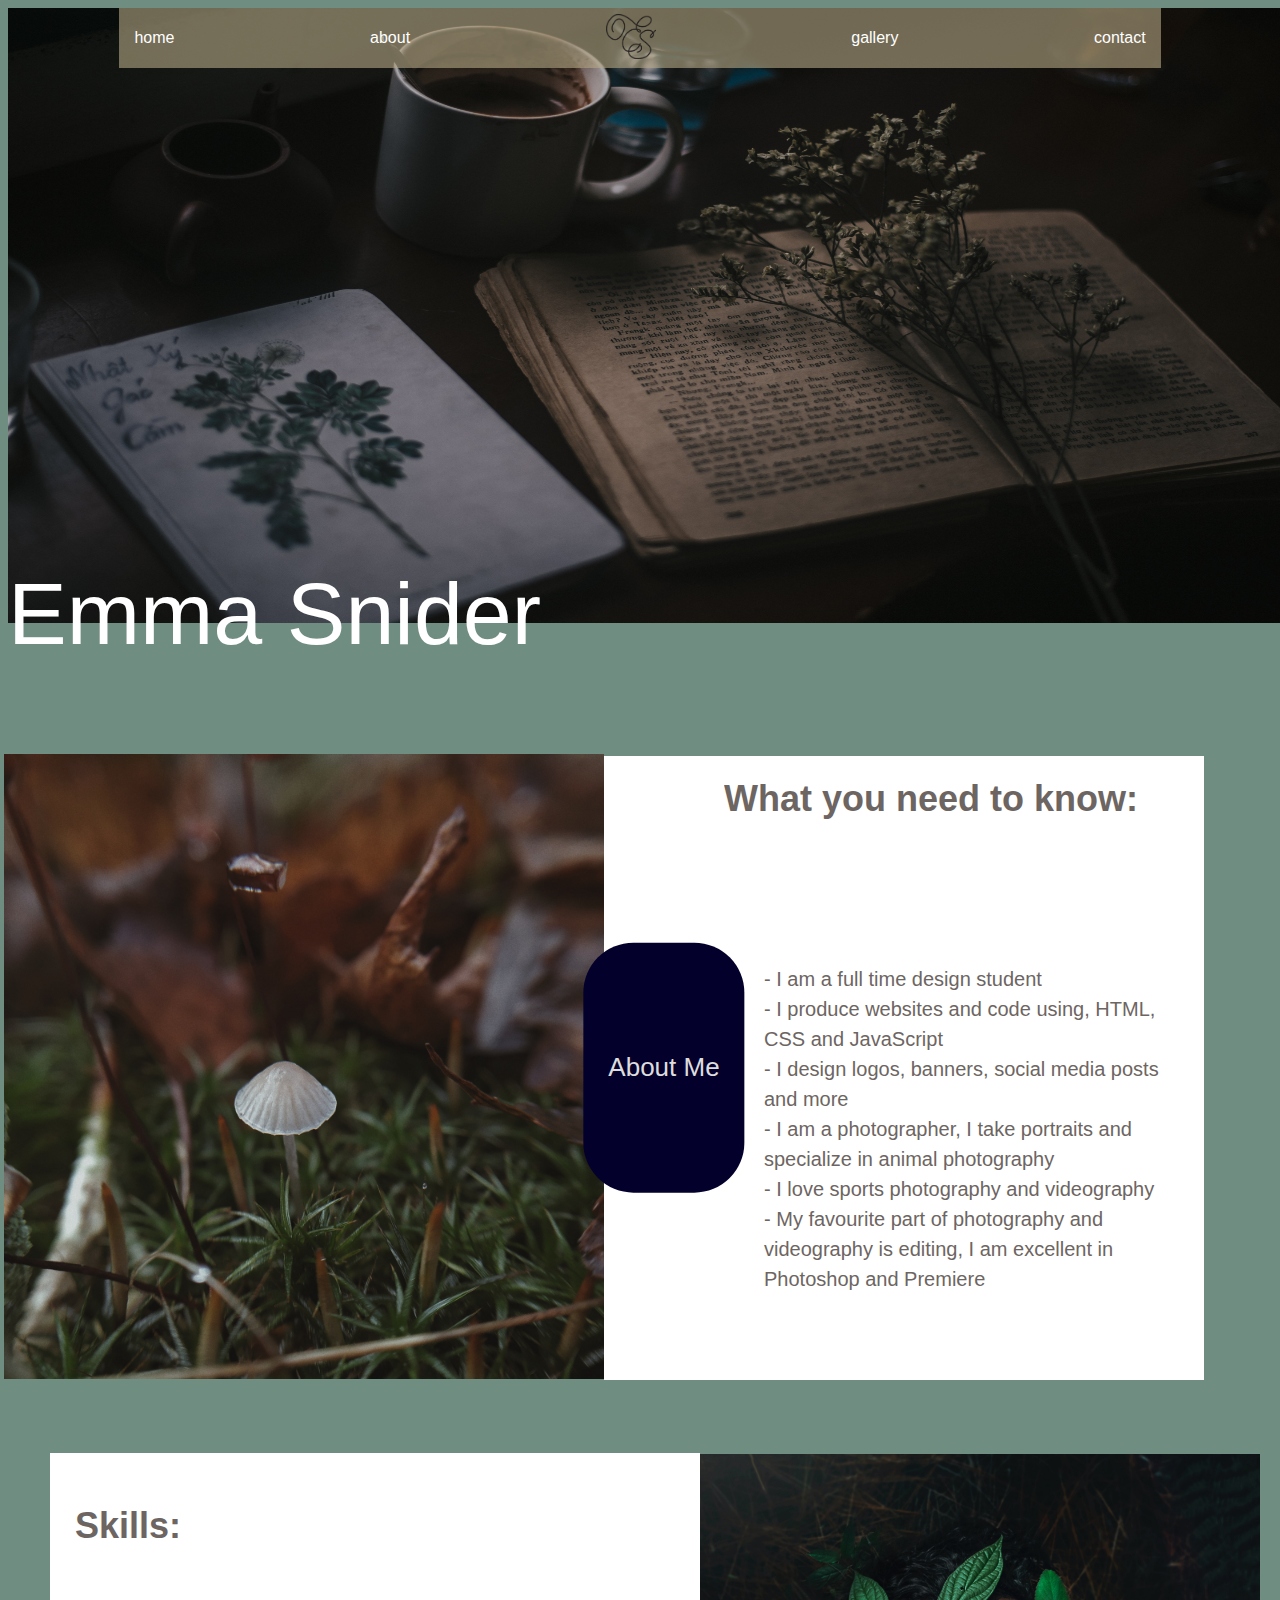
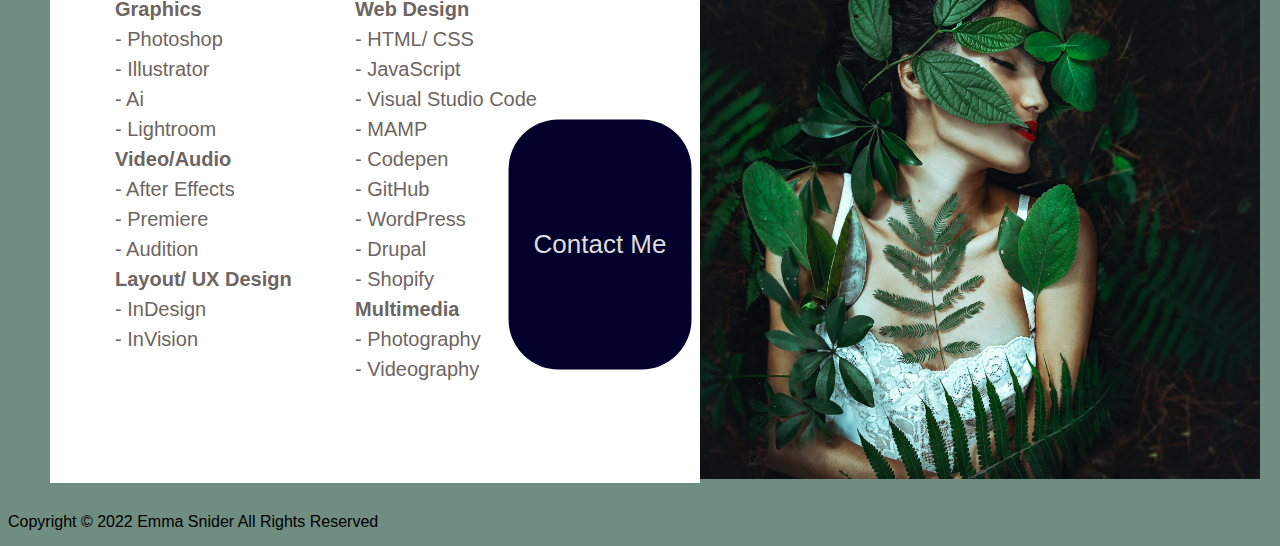
==== commit a93b7295: "fixing errors" ====
--- a/index.html
+++ b/index.html
@@ -33,7 +33,7 @@
                 </div>
 
                     <div class="dropdown">
-                        <div onclick="myFunction()" class="dropbtn"><img src="images/dropdown.png" id="dropimg"></div>
+                        <div onclick="myFunction()" class="dropbtn"><img src="images/dropdown.png" alt="dropdown menu" id="dropimg"></div>
                         <div id="myDropdown" class="dropdown-content">
                           <a class="dd-link" href="index.html">home</a>                  
                           <a class="dd-link" href="about.html">about</a>
@@ -69,7 +69,7 @@
             </div>
 
             <div class="homeimage1"> 
-                 <img src="images/mushroom.jpg"  id="mushroom" alt="mushroom">
+                 <img src="images/mushroom.jpg"  id="mushroom" alt="little white mushroom in grass">
             </div> 
         </section>
       
@@ -79,32 +79,28 @@
 
           <div id="box2p1">
               <ul class="homebox2item" >
-                    <p> 
+                    
                             <li class="group"><strong>Graphics</strong></li> 
                             <li>- Photoshop</li>
                             <li>- Illustrator</li>
                             <li>- Ai</li>
                             <li>- Lightroom</li>
-                    </p>
-                        
-                        <p>   
+                 
                             <li class="group"><strong>Video/Audio</strong> </li>
-                            <l1>- After Effects</l1>
+                            <li>- After Effects</li>
                             <li>- Premiere</li>
                             <li>- Audition</li>
-                        </p>  
-
-                        <p>
+                       
                             <li class="group"><strong>Layout/ UX Design</strong></li> 
                             <li>- InDesign</li>
                             <li>- InVision</li>
-                        </p>
+                        
             </ul>
           </div>
 
           <div id="box2p2">
             <ul class="homebox2item" >
-                <p> <li class="group"><strong>Web Design</strong></li>
+                 <li class="group"><strong>Web Design</strong></li>
                     <li>- HTML/ CSS</li>
                     <li>- JavaScript</li>
                     <li>- Visual Studio Code </li>
@@ -114,12 +110,11 @@
                     <li>- WordPress</li>
                     <li>- Drupal</li>
                     <li>- Shopify</li>
-                </p>
-                <p>
+               
                     <li class="group"><strong>Multimedia</strong></li>
                     <li>- Photography</li>
                     <li>- Videography</li>
-                </p> 
+                 
             </ul>
          </div>
             <div class="homebox2item" id="homecontactbuttonpadding">
@@ -128,7 +123,7 @@
         </div>
 
         <div class="homeimage2" >
-            <img src="images/forestportrait.jpg" id="forestportrait" alt="Forest Portrait">
+            <img src="images/forestportrait.jpg" id="forestportrait" alt="woman in white dress, posing with green leaves">
         </div>
     </section>
       </main>
--- a/css/styles.css
+++ b/css/styles.css
@@ -146,6 +146,10 @@
     height: 0px;
     margin:0px;
   }
+
+  .group {
+    line-height: 30px;
+  }
   .homebox1 {
     color: #6D6562;
     z-index:10;
@@ -258,7 +262,7 @@
     background-color: white;
     margin:0;
     padding-top: 50px;
-    padding-right: auto;
+    right: auto;
   }
 
   #box2p2 { 
@@ -320,7 +324,7 @@
       background-color: rgba(181,168,134,0.6);
       padding-top: 16px;
       padding-left: 25px;
-      padding-bottom: -15px;
+      bottom: -15px;
       left: -55px;
      }
 
@@ -573,7 +577,7 @@
     .contactoffset2 {
       z-index: 1;
       background-color: rgba(181,168,134,0.6);
-      padding-bottom: -15px;
+      bottom: -15px;
       left: -55px;
     }
 
@@ -947,6 +951,7 @@
 #homeaboutbutton {
   padding: 25px;
   width: 250px;
+  font-size: 26px;
 }
 
 .home2 {
@@ -1004,17 +1009,35 @@
     padding: 25px;
     width: 250px;
     top: 300px;
+    font-size:  26px;
   }
 
 .homefooter {
  position: relative;
- padding-top: 790px;
+ padding-top: 780px;
 }
 
      /*---------------------------------------------About Page------------------------------------------*/
-    .aboutimagebox {
+    
+    .about {
+      display: flex;
+    }
+     .aboutimagebox {
       display: flex;
       justify-content: center;
+      max-width: 50%;
+    }
+
+    .aboutbox1 {
+      max-width: 50%;
+    }
+
+    #aboutgallerybutton {
+      font-size: 26px;
+    }
+
+    .aboutfooter {
+      padding-top: 100px;
     }
 
   
@@ -1118,7 +1141,11 @@
     }
     
     /*---------------------------------------------Contact Page------------------------------------------*/
-   #contacth1 {
+   .contact {
+     display: flex;
+   }
+   
+    #contacth1 {
       top: 10px;
       left: 60px;
       width: 340px;
@@ -1128,9 +1155,10 @@
    
     .contactbox { 
       left: 10px;
-      max-width: 1200px;
+      width: 50%;
+      /* max-width: 1200px; 
       margin-left: auto;
-      margin-right: auto; 
+      margin-right: auto; */
     
     }
   
@@ -1138,14 +1166,15 @@
       box-shadow: 1.72rem 1.72rem #03012C;
       padding:0;
       margin:50px;
-      max-width: 500px;
+      width: 50%;
+      /* max-width: 500px;
       margin-left: auto;
-      margin-right: auto;
+      margin-right: auto; */
     }
   
     #milkyway { 
       width: 100%;
-      max-width: 500px;
+      max-width: 600px;
     }
   
   }
